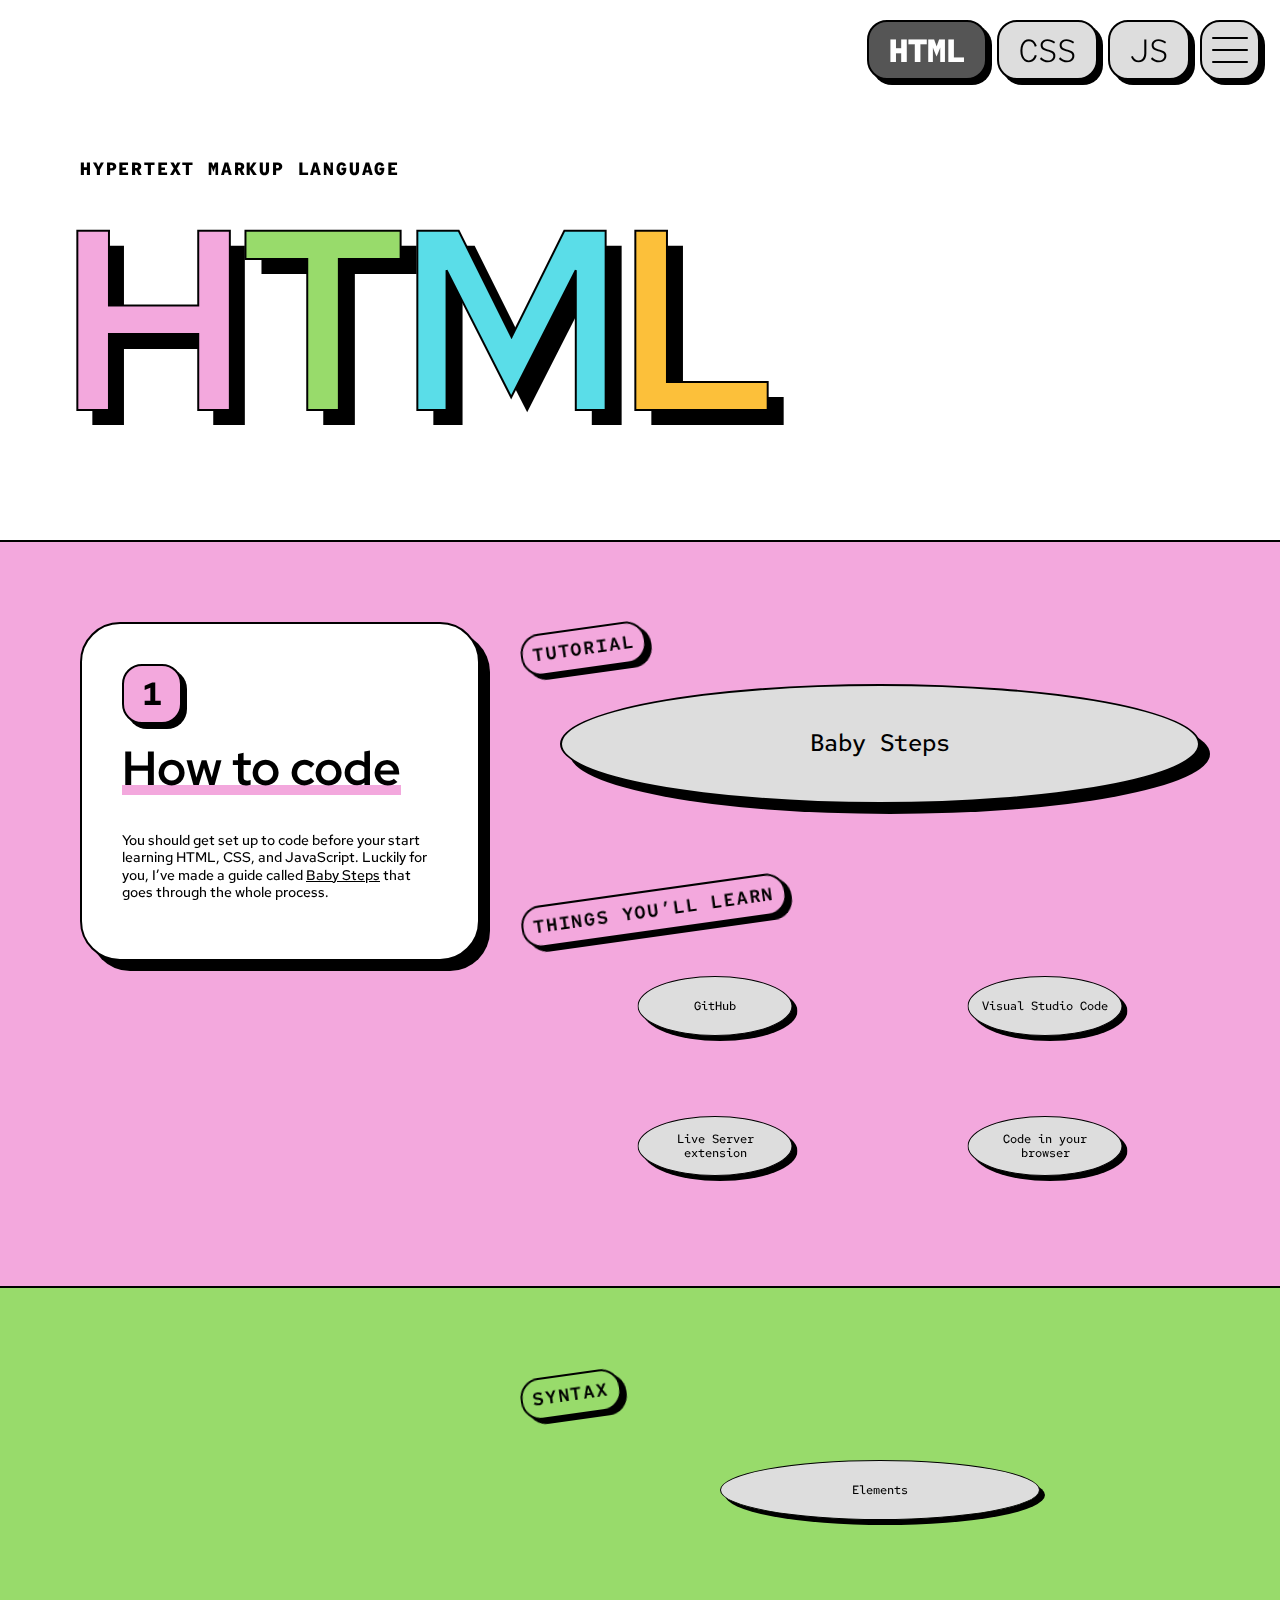
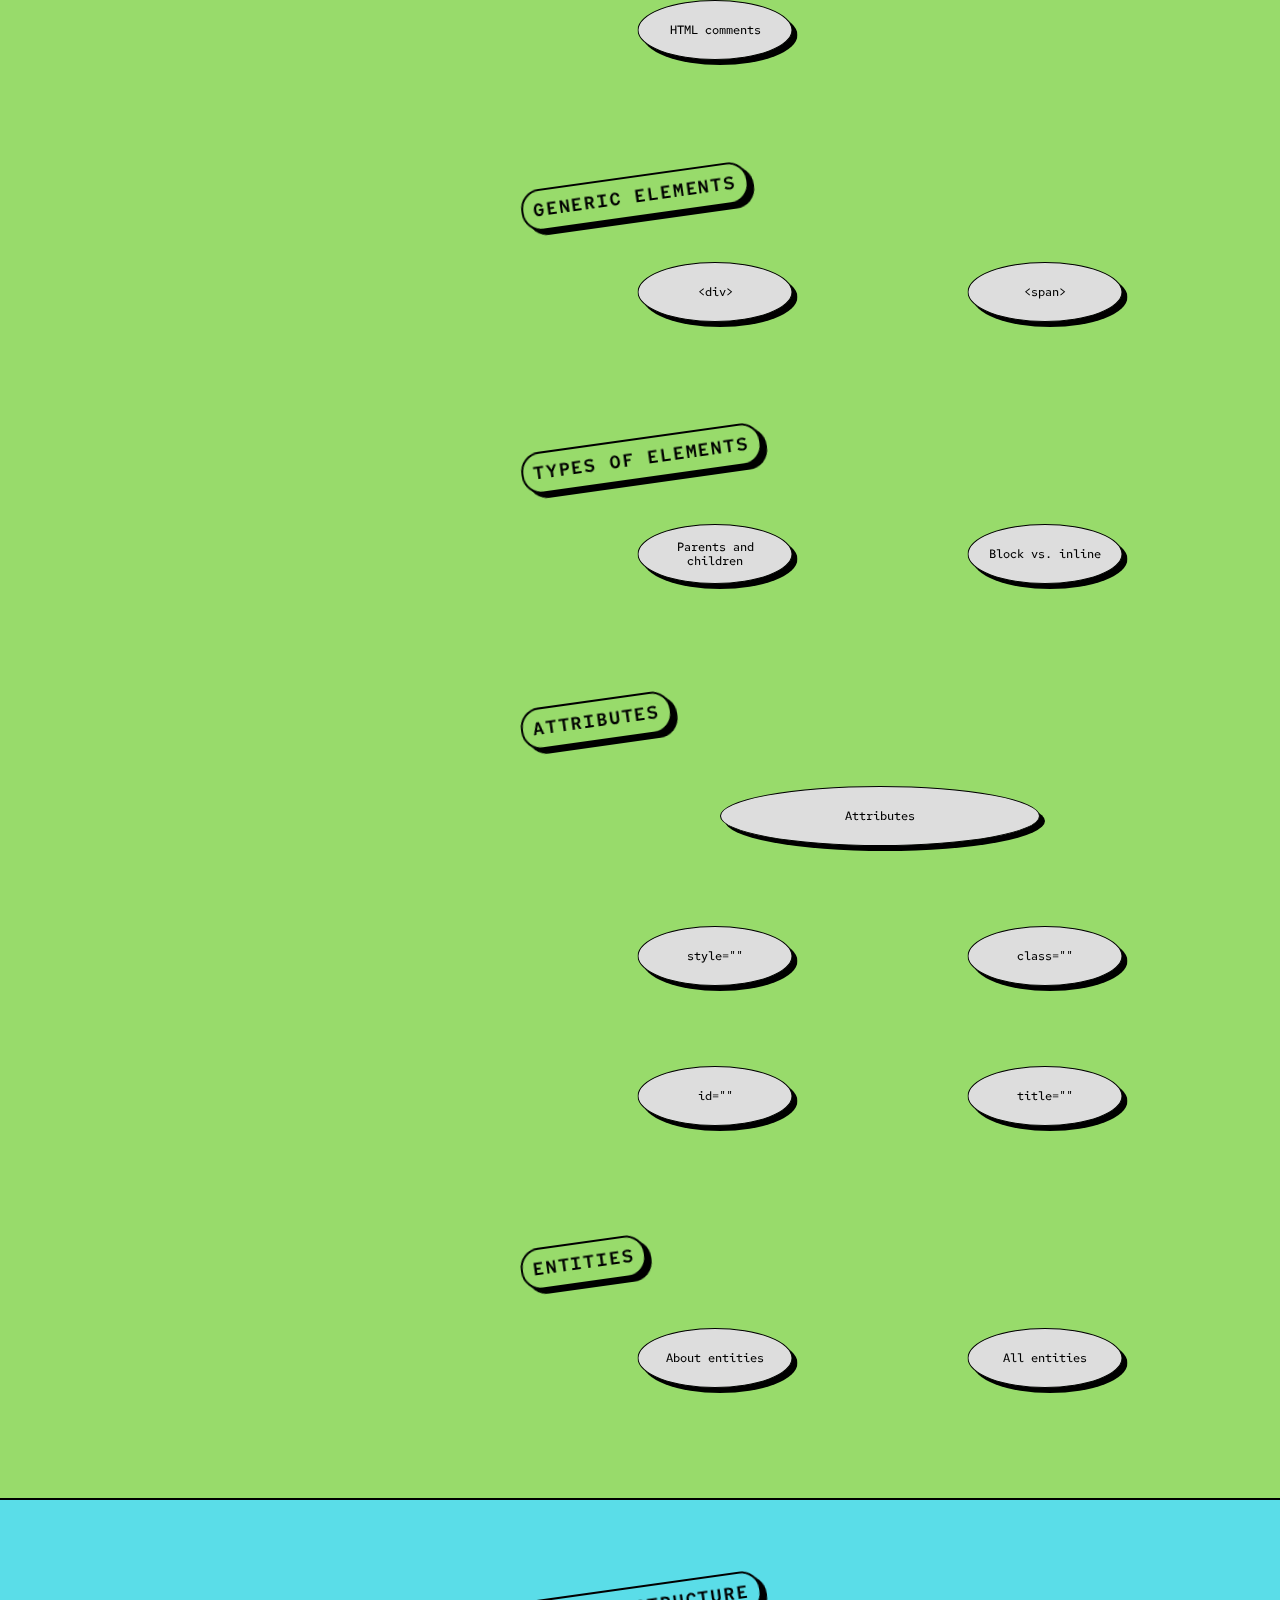
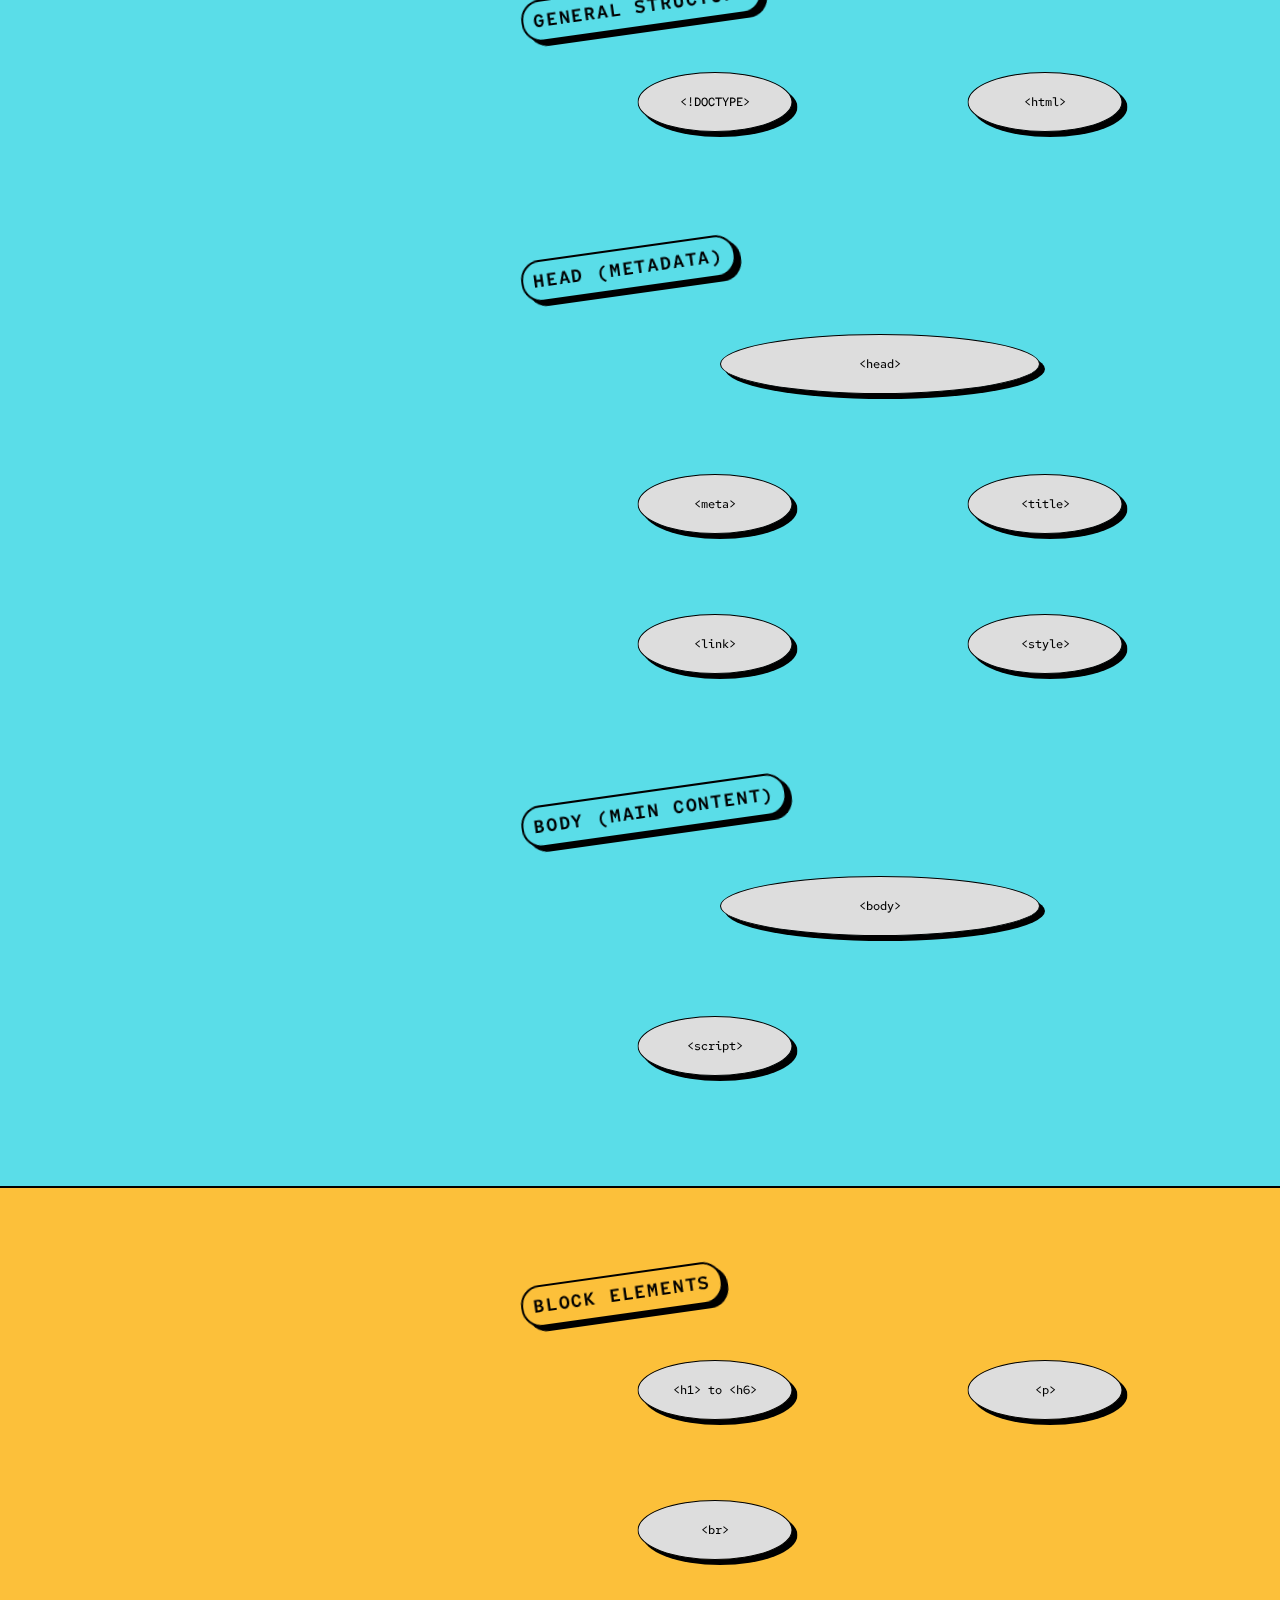
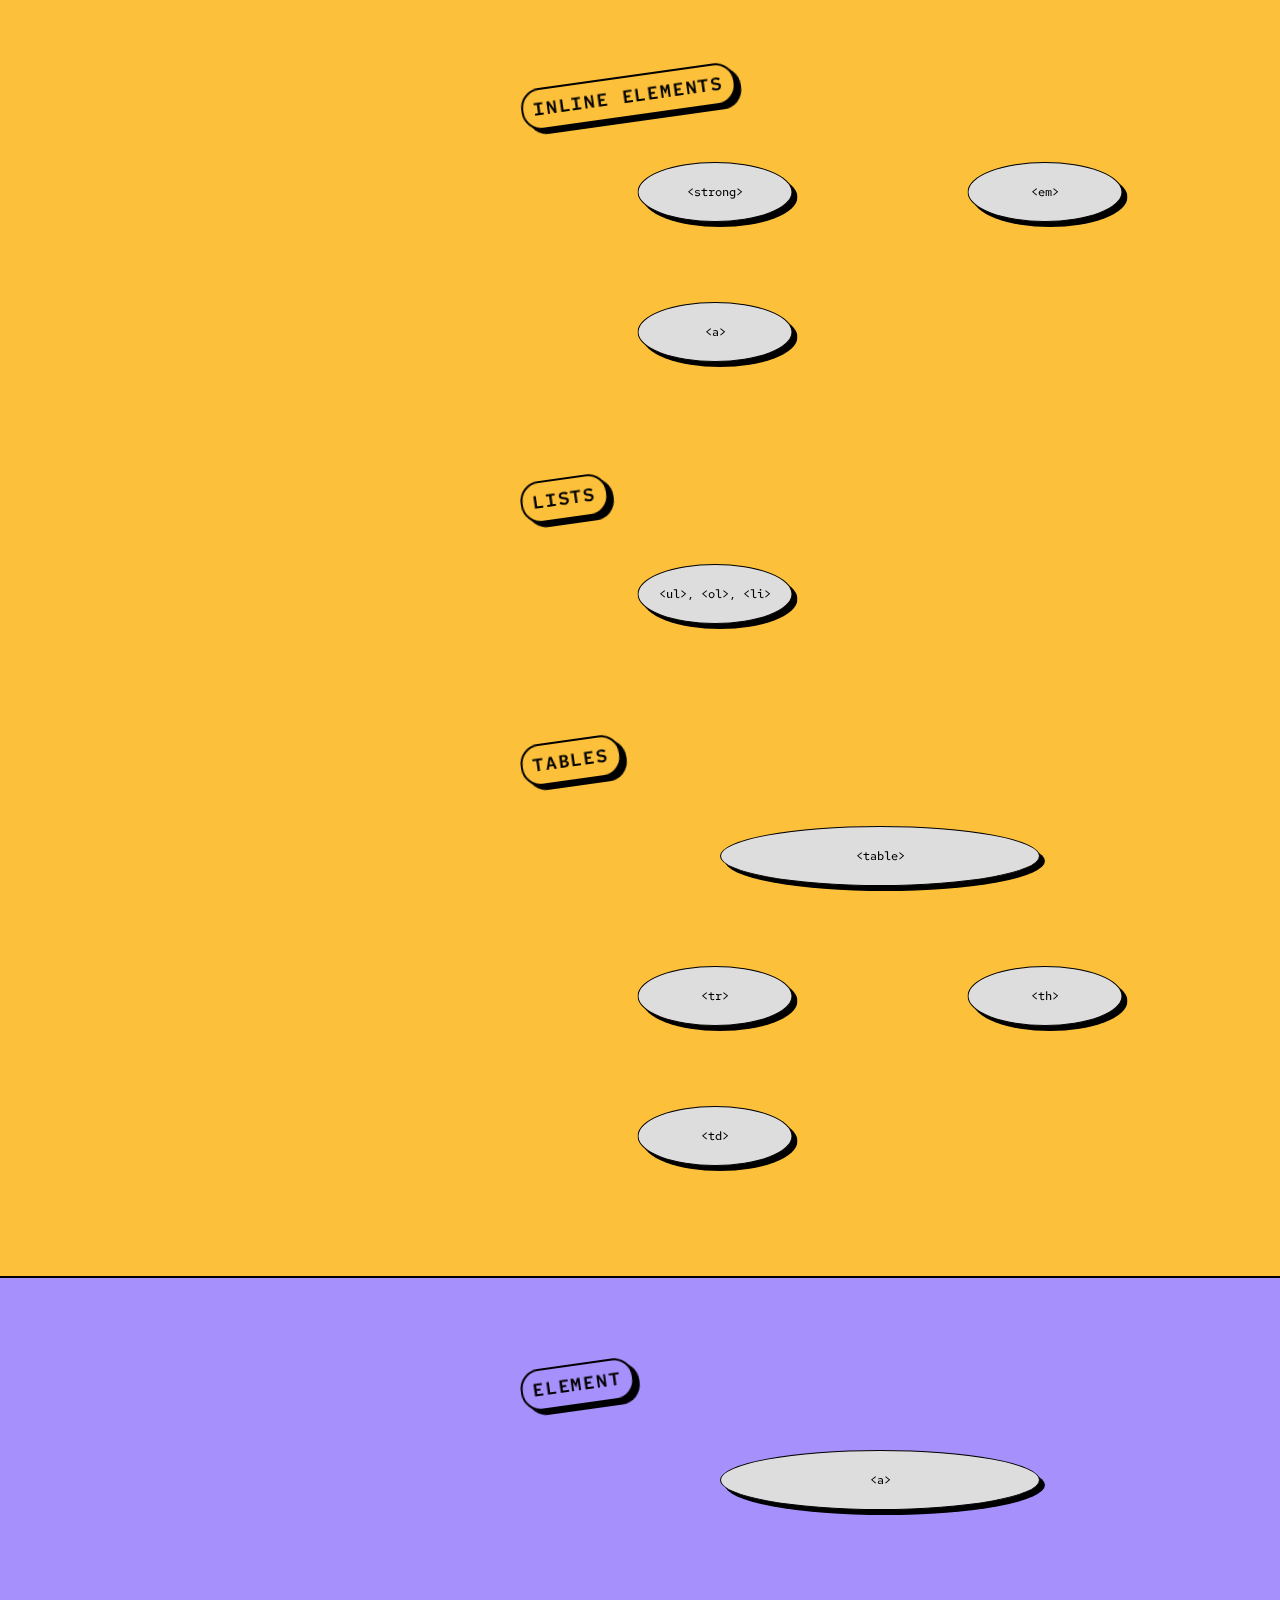
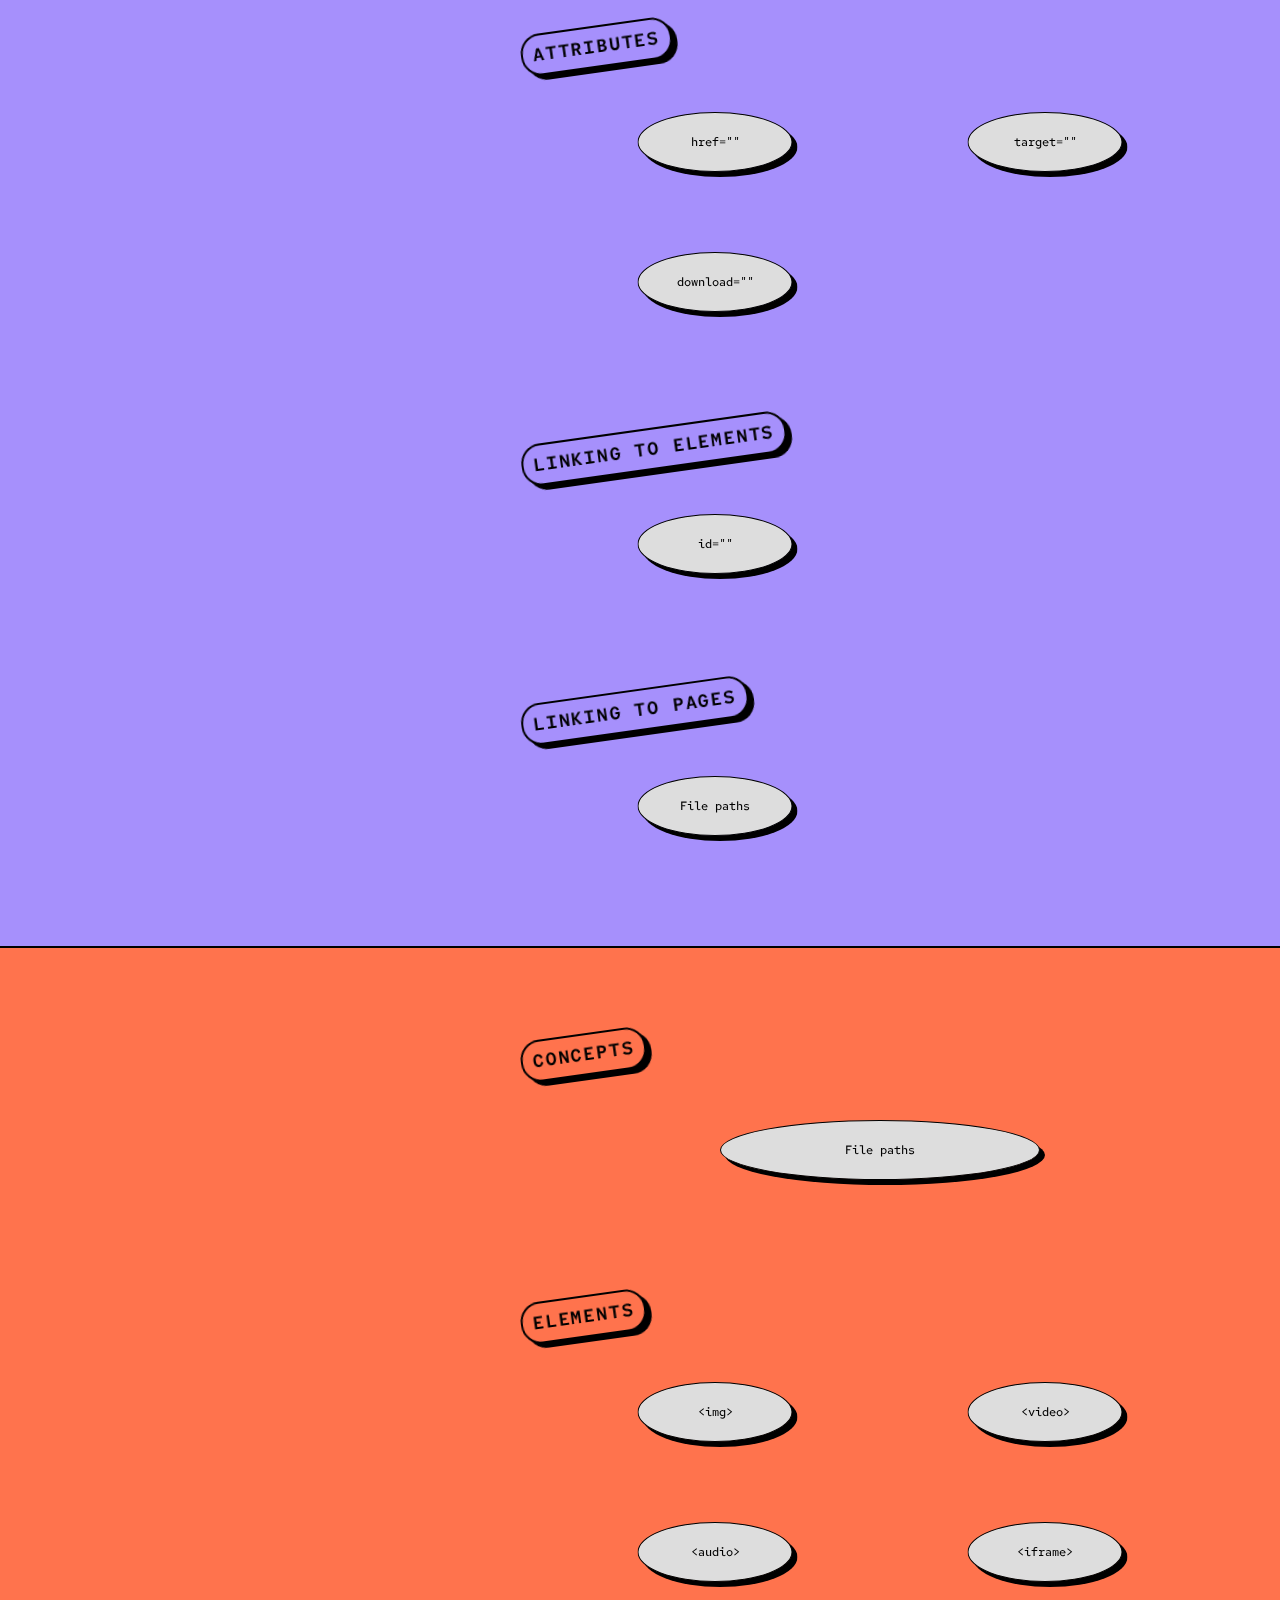
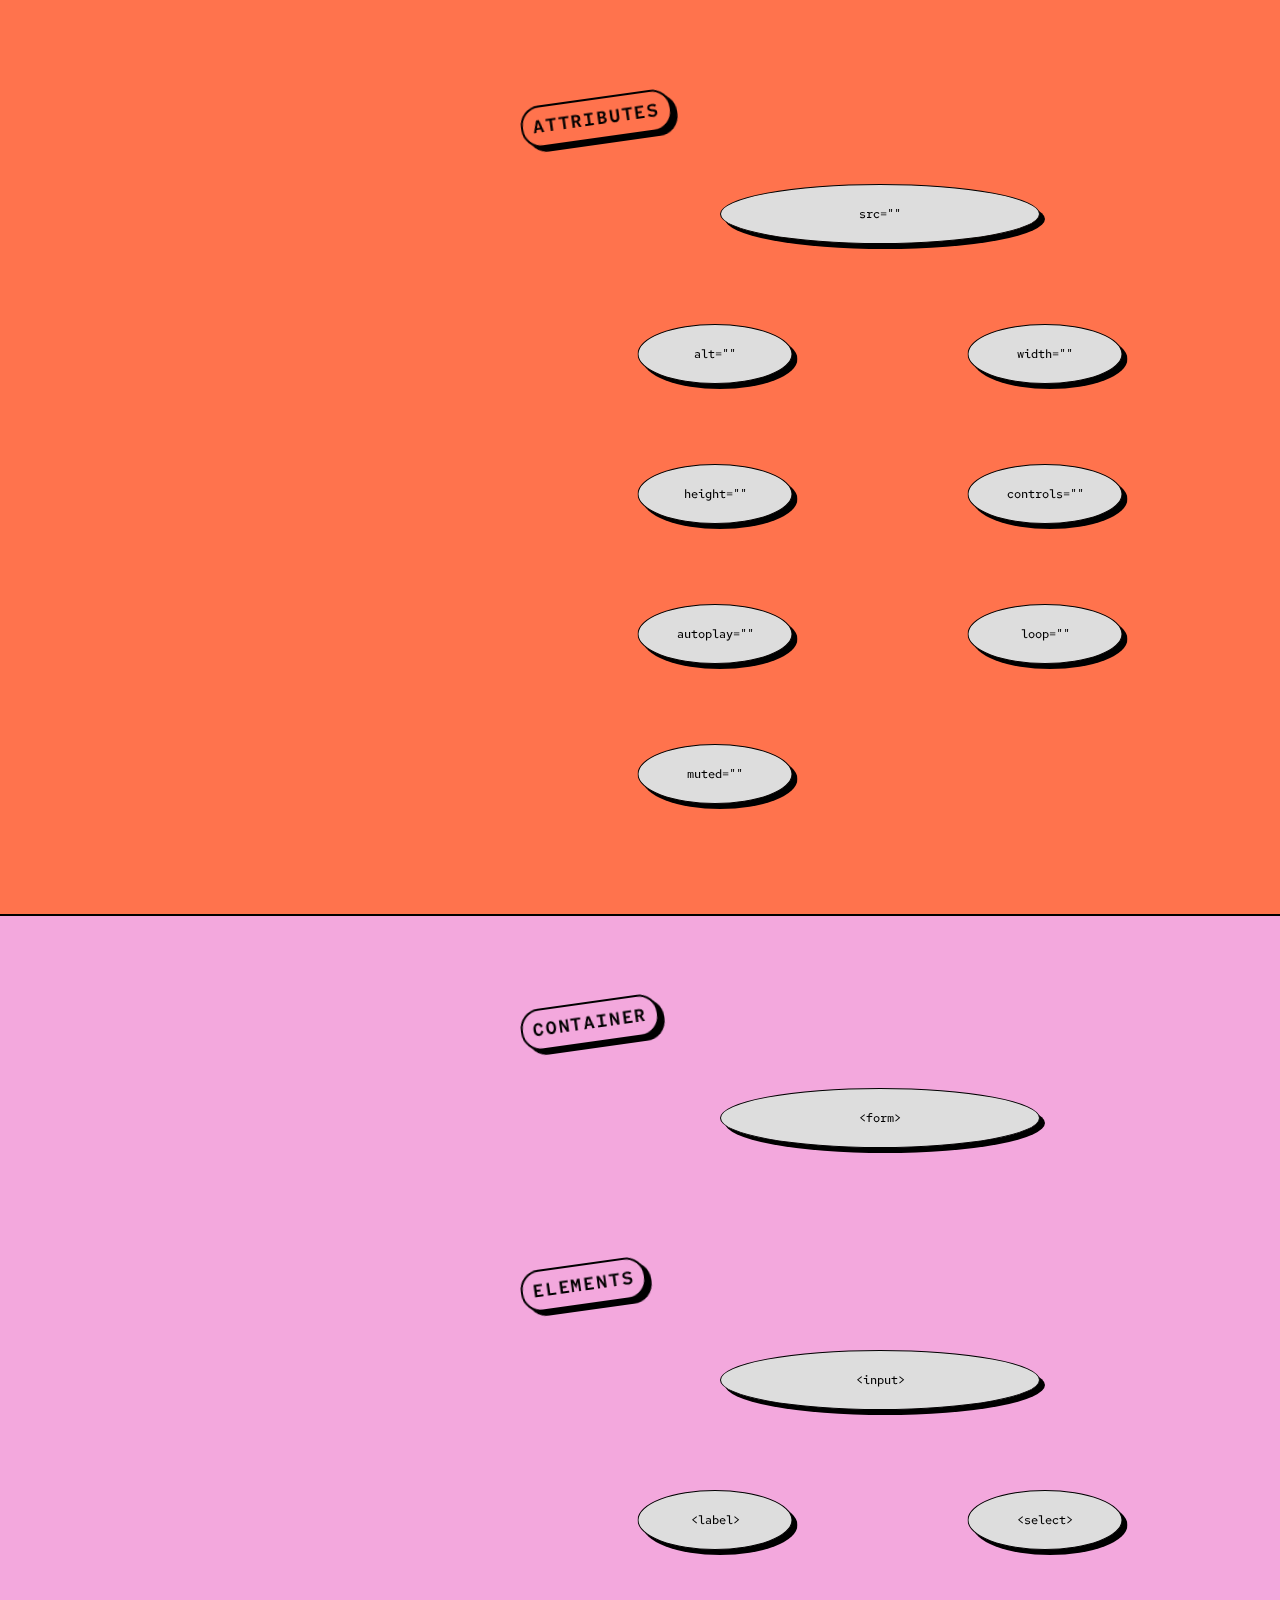
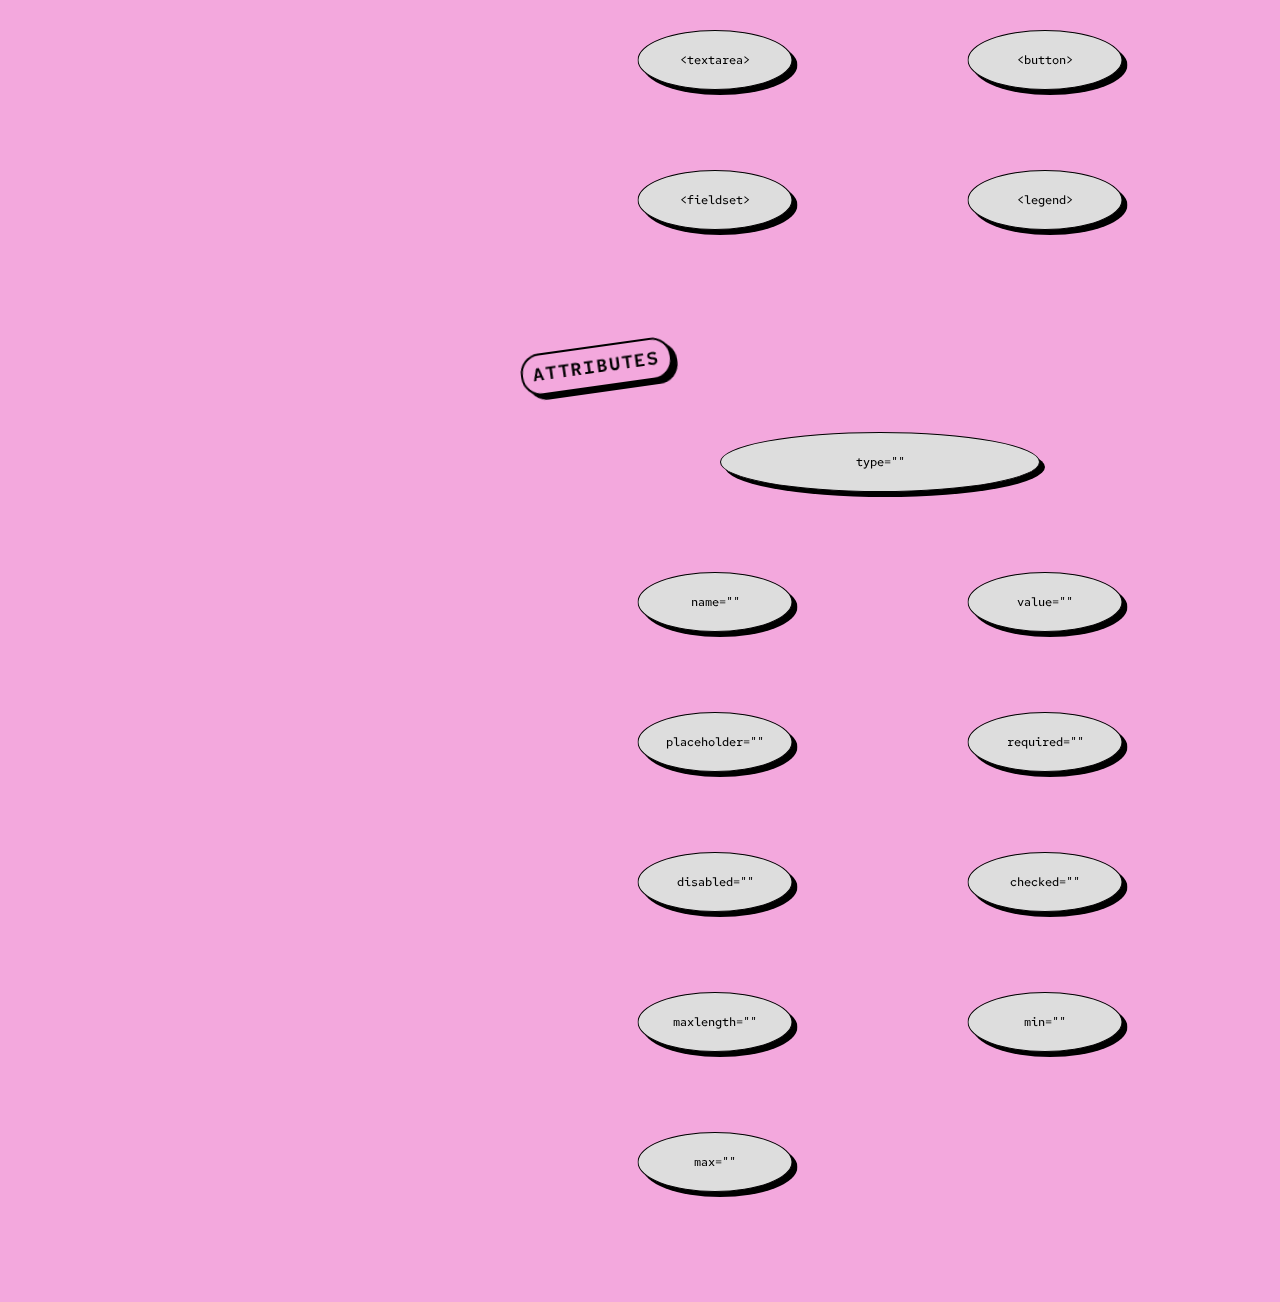
==== index.html @ aefe0f9c "initial commit" ====
<!DOCTYPE html>
<html lang="en">

<head>
	<meta charset="UTF-8">
	<meta name="viewport" content="width=device-width, initial-scale=1.0">
	<title>Cheatsheet | HTML</title>

	<link rel="stylesheet" href="/style.css">
</head>

<body>

	<nav class="nav">
		<a href="/html/" class="nav-link" data-active="1">HTML</a>
		<a href="/css/" class="nav-link">CSS</a>
		<a href="/js/" class="nav-link">JS</a>
		<button class="menu-toggle" onclick="toggleMenu();">
			<div></div>
			<div></div>
			<div></div>
		</button>
	</nav>

	<div class="menu" data-active="0">
		<button class="menu-close" onclick="toggleMenu();">
			<div class="menu-close-1"></div>
			<div class="menu-close-2"></div>
		</button>
		<div class="menu-content">
			<a class="menu-section" href="#how-to-code">
				<div class="menu-section-number">1</div>
				<div class="menu-section-name">How to code</div>
			</a>
			<a class="menu-section" href="#elements">
				<div class="menu-section-number">2</div>
				<div class="menu-section-name">Elements</div>
			</a>
			<a class="menu-section" href="#document">
				<div class="menu-section-number">3</div>
				<div class="menu-section-name">HTML documents</div>
			</a>
			<a class="menu-section" href="#typography">
				<div class="menu-section-number">4</div>
				<div class="menu-section-name">Typography</div>
			</a>
			<a class="menu-section" href="#links">
				<div class="menu-section-number">5</div>
				<div class="menu-section-name">Links</div>
			</a>
			<a class="menu-section" href="#media">
				<div class="menu-section-number">6</div>
				<div class="menu-section-name">Media</div>
			</a>
			<a class="menu-section" href="#forms">
				<div class="menu-section-number">7</div>
				<div class="menu-section-name">Forms</div>
			</a>
		</div>
	</div>

	<main class="container">
		<header class="header">
			<h1 class="header-title">
				<span class="header-title-small">Hypertext Markup&nbsp;Language</span>
				<span class="header-title-big">HTML</span>
			</h1>
		</header>

		<section class="section-parent" id="how-to-code">
			<div class="section">
				<div class="section-info">
					<div class="section-info-number">1</div>
					<h2><a href="#how-to-code">How to code</a></h2>
					<p>
						You should get set up to code before your start learning HTML, CSS, and JavaScript. Luckily for
						you, I’ve made a guide called <a href="https://babysteps.gdwithgd.com/" target="_blank">Baby
							Steps</a> that goes through the whole process.
					</p>
				</div>
				<div class="section-content">
					<h3 id="how-to-code-tutorial"><a href="#how-to-code-tutorial">Tutorial</a></h3>
					<a href="https://babysteps.gdwithgd.com/" class="section-content-link-long" target="_blank">Baby
						Steps</a>

					<div class="section-content-break"></div>

					<h3 id="how-to-code-concepts"><a href="#how-to-code-concepts">Things you’ll learn</a></h3>
					<a href="https://github.com/" target="_blank">GitHub</a>
					<a href="https://code.visualstudio.com/" target="_blank">Visual Studio Code</a>
					<a href="https://marketplace.visualstudio.com/items?itemName=ritwickdey.LiveServer"
						target="_blank">Live Server extension</a>
					<a href="https://demoland.gdwithgd.com/editor/?book=tutorial&chapter=tutorial&demo=welcome"
						target="_blank">Code in your browser</a>
				</div>
			</div>
		</section>

		<section class="section-parent" id="elements">
			<div class="section">
				<div class="section-info">
					<div class="section-info-number">2</div>
					<h2><a href="#elements">Elements</a></h2>
					<p>
						We organize content on websites by using HTML elements. We mark the start and end of an element
						with <strong>opening and closing tags</strong>. We can nest multiple elements inside of each
						other. The outer element is called the <strong>parent</strong>, while all inner elements are
						called <strong>children</strong>.
					</p>
					<p>
						Elements can either be <strong>block</strong> (a.k.a. full-width) or <strong>inline</strong>
						elements. The generic block element is the &lt;div&gt; element, and the generic inline element
						is the &lt;span&gt; element
					</p>
					<p>
						<strong>Attributes</strong> go inside of the opening tag of an HTML element. We frequently use
						the <code>style</code> and <code>class</code> attributes to connect our HTML code to CSS code,
						which lets us change how our elements look.
					</p>
					<p>
						Sometimes, we need to type characters that conflict with the way we type HTML code. For example,
						we might need to type the less-than symbol (&lt;), which is the same symbol we use for starting
						HTML tags. To get around this, we can use <strong>entities</strong> that represent symbols. We
						write the less-than entity as &amp;lt;.
					</p>
				</div>
				<div class="section-content">
					<h3 id="elements-syntax"><a href="#elements-syntax">Syntax</a></h3>
					<a href="https://www.w3schools.com/html/html_elements.asp" class="section-content-link-long"
						target="_blank">Elements</a>
					<a href="https://www.w3schools.com/html/html_comments.asp" target="_blank">HTML comments</a>

					<div class="section-content-break"></div>

					<h3 id="elements-generic"><a href="#elements-generic">Generic elements</a></h3>
					<a href="https://www.w3schools.com/tags/tag_div.ASP" target="_blank">&lt;div&gt;</a>
					<a href="https://www.w3schools.com/tags/tag_span.asp" target="_blank">&lt;span&gt;</a>

					<div class="section-content-break"></div>

					<h3 id="elements-types"><a href="#elements-types">Types of elements</a></h3>
					<a href="https://forum.freecodecamp.org/t/parent-element-and-child-element/453992"
						target="_blank">Parents and children</a>
					<a href="https://www.w3schools.com/html/html_blocks.asp" target="_blank">Block vs. inline</a>

					<div class="section-content-break"></div>

					<h3 id="elements-attributes"><a href="#elements-attributes">Attributes</a></h3>
					<a href="https://www.w3schools.com/html/html_attributes.asp" class="section-content-link-long"
						target="_blank">Attributes</a>
					<a href="https://www.w3schools.com/tags/att_style.asp" target="_blank">style=""</a>
					<a href="https://www.w3schools.com/html/html_classes.asp" target="_blank">class=""</a>
					<a href="https://www.w3schools.com/html/html_id.asp" target="_blank">id=""</a>
					<a href="https://www.w3schools.com/tags/att_global_title.asp" target="_blank">title=""</a>

					<div class="section-content-break"></div>

					<h3 id="elements-entities"><a href="#elements-entities">Entities</a></h3>
					<a href="https://www.w3schools.com/html/html_entities.asp" target="_blank">About entities</a>
					<a href="https://www.toptal.com/designers/htmlarrows/symbols/" target="_blank">All entities</a>
				</div>
			</div>
		</section>

		<section class="section-parent" id="document">
			<div class="section">
				<div class="section-info">
					<div class="section-info-number">3</div>
					<h2><a href="#document">HTML documents</a></h2>
					<p>
						HTML files (<strong>.html</strong>) have a general structure that you should try to follow
						whenever possible. If you’re using <a href="https://code.visualstudio.com/"
							target="_blank">Visual Studio Code</a>, you can type <code>!</code> and then press enter in
						an empty HTML file to generate a standard HTML document template.
					</p>
					<p>
						We can add <strong>CSS</strong> and <strong>JavaScript</strong> inside of an HTML document using
						the &lt;style&gt; and &lt;script&gt; elements. The &lt;style&gt; element typically goes right
						before the &lt;/head&gt; tag, and the &lt;script&gt; elements right before the &lt;/body&gt;
						tag.
					</p>
					<p>
						We can link to a separate CSS file by adding a &lt;link&gt; element inside of the &lt;head&gt;
						element. Linking to a JavaScript file uses the same &lt;script&gt; element as before.
					</p>
				</div>
				<div class="section-content">
					<h3 id="document-structure"><a href="#document-structure">General structure</a></h3>
					<a href="https://www.w3schools.com/tags/tag_doctype.asp" target="_blank">&lt;!DOCTYPE&gt;</a>
					<a href="https://www.w3schools.com/tags/tag_html.asp" target="_blank">&lt;html&gt;</a>

					<div class="section-content-break"></div>

					<h3 id="document-head"><a href="#document-head">Head (metadata)</a></h3>
					<a href="https://www.w3schools.com/html/html_head.asp" class="section-content-link-long"
						target="_blank">&lt;head&gt;</a>
					<a href="https://www.w3schools.com/tags/tag_meta.asp" target="_blank">&lt;meta&gt;</a>
					<a href="https://www.w3schools.com/tags/tag_title.asp" target="_blank">&lt;title&gt;</a>
					<a href="https://www.w3schools.com/tags/tag_link.asp" target="_blank">&lt;link&gt;</a>
					<a href="https://www.w3schools.com/tags/tag_style.asp" target="_blank">&lt;style&gt;</a>

					<div class="section-content-break"></div>

					<h3 id="document-body"><a href="#document-body">Body (main content)</a></h3>
					<a href="https://www.w3schools.com/tags/tag_body.asp" class="section-content-link-long"
						target="_blank">&lt;body&gt;</a>
					<a href="https://www.w3schools.com/tags/tag_script.asp" target="_blank">&lt;script&gt;</a>
				</div>
			</div>
		</section>

		<section class="section-parent" id="typography">
			<div class="section">
				<div class="section-info">
					<div class="section-info-number">4</div>
					<h2><a href="#typography">Typography</a></h2>
					<p>
						These are some common HTML elements for text. <strong>Block elements</strong> are full-width
						elements that break to a new line. <strong>Inline elements</strong> don’t break to a new line
						and are used for things like bolded or italicized text.
					</p>
					<p>
						Check out <a href="https://developer.mozilla.org/en-US/docs/Web/HTML/Element#text_content"
							target="_blank">MDN</a> for a full list of elements.
					</p>
				</div>
				<div class="section-content">
					<h3 id="typography-block"><a href="#typography-block">Block elements</a></h3>
					<a href="https://www.w3schools.com/html/html_headings.asp" target="_blank">&lt;h1&gt; to
						&lt;h6&gt;</a>
					<a href="https://www.w3schools.com/tags/tag_p.asp" target="_blank">&lt;p&gt;</a>
					<a href="https://www.w3schools.com/tags/tag_br.asp" target="_blank">&lt;br&gt;</a>

					<div class="section-content-break"></div>

					<h3 id="typography-inline"><a href="#typography-inline">Inline elements</a></h3>
					<a href="https://www.w3schools.com/tags/tag_strong.asp" target="_blank">&lt;strong&gt;</a>
					<a href="https://www.w3schools.com/tags/tag_em.asp" target="_blank">&lt;em&gt;</a>
					<a href="https://www.w3schools.com/tags/tag_a.asp" target="_blank">&lt;a&gt;</a>

					<div class="section-content-break"></div>

					<h3 id="typography-lists"><a href="#typography-lists">Lists</a></h3>
					<a href="https://www.w3schools.com/html/html_lists.asp" target="_blank">&lt;ul&gt;, &lt;ol&gt;,
						&lt;li&gt;</a>

					<div class="section-content-break"></div>

					<h3 id="typography-tables"><a href="#typography-tables">Tables</a></h3>
					<a href="https://www.w3schools.com/html/html_tables.asp" class="section-content-link-long"
						target="_blank">&lt;table&gt;</a>
					<a href="https://www.w3schools.com/tags/tag_tr.asp" target="_blank">&lt;tr&gt;</a>
					<a href="https://www.w3schools.com/tags/tag_th.asp" target="_blank">&lt;th&gt;</a>
					<a href="https://www.w3schools.com/tags/tag_td.asp" target="_blank">&lt;td&gt;</a>
				</div>
			</div>
		</section>

		<section class="section-parent" id="links">
			<div class="section">
				<div class="section-info">
					<div class="section-info-number">5</div>
					<h2><a href="#links">Links</a></h2>
					<p>
						The link (<code>&lt;a&gt;</code>) element can be used within a text element or as a container
						for other elements.
					</p>
					<p>
						You can link to other sites by adding a URL inside the <code>href</code> attribute. We can also
						link to pages on the same site using <strong>relative file paths</strong>.
					</p>
					<p>
						<strong>Anchor links</strong> let us link to elements on the same page. If we give an element an
						<code>id</code> attribute like “section-name”, we can link to it with
						<code>href="#section-name"</code>.
					</p>
				</div>
				<div class="section-content">
					<h3 id="links-elements"><a href="#links-elements">Element</a></h3>
					<a href="https://www.w3schools.com/tags/tag_a.asp" target="_blank"
						class="section-content-link-long">&lt;a&gt;</a>

					<div class="section-content-break"></div>

					<h3 id="links-attributes"><a href="#links-attributes">Attributes</a></h3>
					<a href="https://www.w3schools.com/tags/att_a_href.asp" target="_blank">href=""</a>
					<a href="https://www.w3schools.com/TAgs/att_a_target.asp" target="_blank">target=""</a>
					<a href="https://www.w3schools.com/tags/att_a_download.asp" target="_blank">download=""</a>

					<div class="section-content-break"></div>

					<h3 id="links-anchors"><a href="#links-anchors">Linking to elements</a></h3>
					<a href="https://www.w3schools.com/html/html_id.asp" target="_blank">id=""</a>

					<div class="section-content-break"></div>

					<h3 id="links-paths"><a href="#links-paths">Linking to pages</a></h3>
					<a href="https://www.w3schools.com/html/html_filepaths.asp" target="_blank">File paths</a>
				</div>
			</div>
		</section>

		<section class="section-parent" id="media">
			<div class="section">
				<div class="section-info">
					<div class="section-info-number">6</div>
					<h2><a href="#media">Media</a></h2>
					<p>
						There are several elements for embedding image, video, and sound files. We can also embed web
						content (like YouTube videos) using the <code>&lt;iframe&gt;</code> element, although not all
						websites support <code>&lt;iframe&gt;</code> embedding.
					</p>
					<p>
						To embed anything, you should understand how <strong>HTML file paths</strong> work. HTML file
						paths describe the relationship between your code and where your media assets live. If your file
						paths are incorrect, your media won’t load.
					</p>
				</div>
				<div class="section-content">
					<h3 id="media-concepts"><a href="#media-concepts">Concepts</a></h3>
					<a href="https://www.w3schools.com/html/html_filepaths.asp" target="_blank"
						class="section-content-link-long">File paths</a>

					<div class="section-content-break"></div>

					<h3 id="media-elements"><a href="#media-elements">Elements</a></h3>
					<a href="https://www.w3schools.com/tags/tag_img.asp" target="_blank">&lt;img&gt;</a>
					<a href="https://www.w3schools.com/html/html5_video.asp" target="_blank">&lt;video&gt;</a>
					<a href="https://www.w3schools.com/html/html5_audio.asp" target="_blank">&lt;audio&gt;</a>
					<a href="https://www.w3schools.com/html/html_iframe.asp" target="_blank">&lt;iframe&gt;</a>

					<div class="section-content-break"></div>

					<h3 id="media-attributes"><a href="#media-attributes">Attributes</a></h3>
					<a href="https://www.w3schools.com/tags/att_src.asp" class="section-content-link-long"
						target="_blank">src=""</a>
					<a href="https://www.w3schools.com/tags/att_img_alt.asp" target="_blank">alt=""</a>
					<a href="https://www.w3schools.com/tags/att_img_width.asp" target="_blank">width=""</a>
					<a href="https://www.w3schools.com/tags/att_img_height.asp" target="_blank">height=""</a>
					<a href="https://www.w3schools.com/tags/att_video_controls.asp" target="_blank">controls=""</a>
					<a href="https://www.w3schools.com/tags/att_video_autoplay.asp" target="_blank">autoplay=""</a>
					<a href="https://www.w3schools.com/tags/att_video_loop.asp" target="_blank">loop=""</a>
					<a href="https://www.w3schools.com/tags/att_video_muted.asp" target="_blank">muted=""</a>
				</div>
			</div>
		</section>

		<section class="section-parent" id="forms">
			<div class="section">
				<div class="section-info">
					<div class="section-info-number">7</div>
					<h2><a href="#forms">Forms</a></h2>
					<p>
						Form elements are used to build user interfaces for submitting information or for applying
						settings to a page. The &lt;input&gt; element is special because it can adopt a wide variety of
						behaviors depending on its <code>type</code> attribute.
					</p>
				</div>
				<div class="section-content">
					<h3 id="forms-container"><a href="#forms-container">Container</a></h3>
					<a href="https://www.w3schools.com/html/html_forms.asp" target="_blank"
						class="section-content-link-long">&lt;form&gt;</a>

					<div class="section-content-break"></div>

					<h3 id="form-elements"><a href="#form-elements">Elements</a></h3>
					<a href="https://www.w3schools.com/tags/tag_input.asp" class="section-content-link-long"
						target="_blank">&lt;input&gt;</a>
					<a href="https://www.w3schools.com/tags/tag_label.asp" target="_blank">&lt;label&gt;</a>
					<a href="https://www.w3schools.com/tags/tag_select.asp" target="_blank">&lt;select&gt;</a>
					<a href="https://www.w3schools.com/tags/tag_textarea.asp" target="_blank">&lt;textarea&gt;</a>
					<a href="https://www.w3schools.com/tags/tag_button.asp" target="_blank">&lt;button&gt;</a>
					<a href="https://www.w3schools.com/tags/tag_fieldset.asp" target="_blank">&lt;fieldset&gt;</a>
					<a href="https://www.w3schools.com/tags/tag_legend.ASP" target="_blank">&lt;legend&gt;</a>

					<div class="section-content-break"></div>

					<h3 id="forms-attributes"><a href="#forms-attributes">Attributes</a></h3>
					<a href="https://www.w3schools.com/tags/att_type.asp" class="section-content-link-long"
						target="_blank">type=""</a>
					<a href="https://www.w3schools.com/tags/att_name.asp" target="_blank">name=""</a>
					<a href="https://www.w3schools.com/tags/att_value.asp" target="_blank">value=""</a>
					<a href="https://www.w3schools.com/tags/att_input_placeholder.asp"
						target="_blank">placeholder=""</a>
					<a href="https://www.w3schools.com/tags/att_input_required.asp" target="_blank">required=""</a>
					<a href="https://www.w3schools.com/tags/att_disabled.asp" target="_blank">disabled=""</a>
					<a href="https://www.w3schools.com/tags/att_input_checked.asp" target="_blank">checked=""</a>
					<a href="https://www.w3schools.com/tags/att_input_maxlength.asp" target="_blank">maxlength=""</a>
					<a href="https://www.w3schools.com/tags/att_input_min.asp" target="_blank">min=""</a>
					<a href="https://www.w3schools.com/tags/att_input_max.asp" target="_blank">max=""</a>
				</div>
			</div>
		</section>
	</main>

	<script src="/script.js"></script>
</body>

</html>
---- style.css ----
@font-face {
	font-family: "Red Hat Mono";
	src: url("/assets/fonts/RedHatMono-VariableFont_wght.ttf");
	font-weight: 300 700;
	font-style: normal;
}
@font-face {
	font-family: "Red Hat Mono";
	src: url("/assets/fonts/RedHatMono-Italic-VariableFont_wght.ttf");
	font-weight: 300 700;
	font-style: italic;
}
@font-face {
	font-family: "Red Hat Display";
	src: url("/assets/fonts/RedHatDisplay-VariableFont_wght.ttf");
	font-weight: 300 700;
	font-style: normal;
}
@font-face {
	font-family: "Red Hat Display";
	src: url("/assets/fonts/RedHatDisplay-Italic-VariableFont_wght.ttf");
	font-weight: 300 700;
	font-style: italic;
}
@font-face {
	font-family: "Red Hat Text";
	src: url("/assets/fonts/RedHatText-VariableFont_wght.ttf");
	font-weight: 300 700;
	font-style: normal;
}
@font-face {
	font-family: "Red Hat Text";
	src: url("/assets/fonts/RedHatText-Italic-VariableFont_wght.ttf");
	font-weight: 300 700;
	font-style: italic;
}
:root {
	--red: #FF734D;
	--blue: #5ADDE8;
	--purple: #A690FC;
	--yellow: #fcc03a;
	--pink: #F3A8DD;
	--green: #98DB6B;
	--off-white: white;
	--light-gray: #ddd;
	--dark-gray: #555;
	--off-black: black;
	--primary: var(--white);

	/* RGB colors to add alpha values to */
	--red-rgb: 255, 115, 77;
	--blue-rgb: 90, 221, 232;
	--purple-rgb: 166, 144, 252;
	--yellow-rgb: 252, 192, 58;
	--pink-rgb: 243, 168, 221;
	--green-rgb: 152, 219, 107;
	--light-gray-rgb: 229, 229, 229;
}
* {
	margin: 0;
	padding: 0;
	box-sizing: border-box;
	scroll-behavior: smooth;
}
body {
	background-color: var(--off-white);
	color: var(--off-black);
	font-family: "Red Hat Text", sans-serif;
	font-variation-settings: "wght" 500;
	font-weight: 500;
}
code {
	font-family: "Red Hat Mono", monospace;
}

/* Nav */
.nav {
	position: fixed;
	top: 0;
	right: 0;
	padding: 20px;
	display: flex;
	gap: 10px;
	justify-content: end;
	z-index: 999;
}
.nav-link {
	height: 60px;
	color: var(--off-black);
	background-color: var(--light-gray);
	border: 2px solid var(--off-black);
	border-radius: 20px;
	text-decoration: none;
	display: flex;
	align-items: center;
	justify-content: center;
	padding: 0 20px;
	font-family: "Red Hat Mono", monospace;
	font-variation-settings: "wght" 350;
	font-weight: 350;
	font-size: 32px;
	transition: transform .5s, font-variation-settings .2s;
	box-shadow: 5px 5px var(--off-black);
}
.nav-link[data-active="1"] {
	background-color: var(--dark-gray);
	color: var(--off-white);
	font-variation-settings: "wght" 700;
	font-weight: 700;
}
.nav-link:hover {
	background-color: var(--off-white);
	color: var(--off-black);
	transform: scale(1.05);
	font-variation-settings: "wght" 700;
	font-weight: 700;
}
.nav-link:active {
	transform: scale(.9);
}
.menu-toggle {
	box-shadow: 5px 5px var(--off-black);
	width: 60px;
	height: 60px;
	border: 2px solid var(--off-black);
	border-radius: 20px;
	background-color: var(--light-gray);
	display: flex;
	flex-direction: column;
	align-items: center;
	justify-content: center;
	padding: 10px;
	gap: 10px;
	cursor: pointer;
	transition: transform .5s;
	flex-shrink: 0;
}
.menu-toggle div {
	height: 2px;
	flex-shrink: 0;
	background-color: var(--off-black);
	border-radius: 4px;
	width: 100%;
}
.menu-toggle:hover {
	background-color: var(--off-white);
	transform: scale(1.05);
}
.menu-toggle:active {
	transform: scale(.9);
}
@media only screen and (max-width: 800px) {
	.nav-link {
		font-size: 18px;
		height: 40px;
		border-radius: 10px;
		font-variation-settings: "wght" 450;
		font-weight: 450;
	}
	.menu-toggle {
		height: 40px;
		width: 40px;
		padding: 5px;
		gap: 5px;
		border-radius: 10px;
	}
}
@media only screen and (max-width: 400px) {
	.nav {
		padding: 10px;
	}
}

/* Menu */
.menu {
	position: fixed;
	top: 20px;
	border-radius: 20px;
	right: 20px;
	max-height: calc(100dvh - 40px);
	max-width: calc(100vw - 40px);
	width: 320px;
	border: 2px solid var(--off-black);
	background-color: var(--off-white);
	transition: transform .5s;
	z-index: 9999999;
	box-shadow: 10px 10px var(--off-black);
	overflow: scroll;
}
.menu[data-active="0"] {
	transform: translateX(calc(100% + 40px));
}
.menu-close {
	position: absolute;
	top: 20px;
	right: 20px;
	width: 40px;
	height: 40px;
	border: 2px solid var(--off-black);
	border-radius: 10px;
	background-color: var(--light-gray);
	display: flex;
	flex-direction: column;
	align-items: center;
	justify-content: center;
	padding: 10px;
	gap: 10px;
	box-shadow: 2.5px 2.5px var(--off-black);
	cursor: pointer;
	transition: transform .5s;
}
.menu-close-1 {
	height: 2px;
	flex-shrink: 0;
	background-color: var(--off-black);
	border-radius: 4px;
	width: 100%;
	position: absolute;
	width: calc(100% - 20px);
	transform: rotate(45deg);
}
.menu-close-2 {
	height: 2px;
	flex-shrink: 0;
	background-color: var(--off-black);
	border-radius: 4px;
	width: 100%;
	position: absolute;
	width: calc(100% - 20px);
	transform: rotate(-45deg);
}
.menu-close:hover {
	background-color: var(--off-white);
	transform: scale(1.05);
}
.menu-close:active {
	transform: scale(.9);
}
.menu-content {
	display: flex;
	flex-direction: column;
	padding: 20px;
	gap: 10px;
}
.menu-section {
	text-decoration: none;
	color: var(--off-black);
	display: flex;
	align-items: center;
	gap: 10px;
}
.menu-section:nth-child(6n+1) {
	--primary: var(--pink);
}
.menu-section:nth-child(6n+2) {
	--primary: var(--green);
}
.menu-section:nth-child(6n+3) {
	--primary: var(--blue);
}
.menu-section:nth-child(6n+4) {
	--primary: var(--yellow);
}
.menu-section:nth-child(6n+5) {
	--primary: var(--purple);
}
.menu-section:nth-child(6n+6) {
	--primary: var(--red);
}
.menu-section-number {
	font-family: "Red Hat Mono", monospace;
	font-variation-settings: "wght" 700;
	font-weight: 700;
	background-color: var(--primary);
	border: 2px solid var(--off-black);
	box-shadow: 2.5px 2.5px var(--off-black);
	width: 40px;
	height: 40px;
	border-radius: 10px;
	display: flex;
	align-items: center;
	font-size: 18px;
	justify-content: center;
	flex-shrink: 0;
}
.menu-section-name {
	font-family: "Red Hat Display", sans-serif;
	font-variation-settings: "wght" 700;
	font-weight: 700;
	font-size: 18px;
	text-decoration: underline;
	text-decoration-color: var(--primary);
	text-decoration-thickness: 5px;
	text-underline-offset: 0;
	text-decoration-skip-ink: none;
}
.menu-section:hover .menu-section-number {
	background-color: var(--off-white);
}
.menu-section:hover .menu-section-name {
	text-decoration: none;
}
.menu-section:active {
	opacity: .25;
}

/* Header */
.header {
	padding-top: 80px;
	position: relative;
	overflow: hidden;
	background-color: var(--off-white);
}
.header-title {
	font-family: "Red Hat Display", sans-serif;
	font-variation-settings: "wght" 700;
	font-weight: 700;
	display: flex;
	flex-direction: column;
	align-items: start;
	position: relative;
	z-index: 1;
	max-width: 1800px;
	padding: 80px;
	margin: 0 auto;
}
.header-title-big {
	font-variation-settings: "wght" 700;
	font-weight: 700;
	font-size: clamp(96px, 20vw, 300px);
	line-height: 1.1em;
	letter-spacing: -0.02em;
	margin-left: -.08em;
	position: relative;
}
.header-title-big::after {
	content: "";
	position: absolute;
	top: 50%;
	left: 50%;
	width: 150%;
	aspect-ratio: 1/1;
	border-radius: 50%;
	transform: translate(-50%, -50%);
	background-color: var(--off-white);
	border: 2px solid var(--off-black);
	mix-blend-mode: multiply;
	animation: header-circle 1s infinite ease-in-out alternate;
	display: none;
}
@keyframes header-circle {
	from {
		transform: translate(-50%, -50%) scale(.95);
	}
	to {
		transform: translate(-50%, -50%) scale(1);
	}
}
.header-title-big > span {
	color: var(--primary);
	-webkit-text-stroke: 2px var(--off-black);
	display: inline-block;
	text-shadow: .06em .06em var(--off-black);
	animation: header-title-big-translate 1s infinite ease-in-out alternate;
}
@keyframes header-title-big-translate {
	from {
		transform: translateY(-.1em);
	}
	to {
		transform: translateY(.1em);
	}
}
.header-title-big > span > span {
	display: inline-block;
	animation: header-title-big-rotate 2s infinite ease-in-out alternate;
}
@keyframes header-title-big-rotate {
	from {
		transform: rotate(-5deg);
	}
	to {
		transform: rotate(5deg);
	}
}
.header-title-small {
	font-size: 18px;
	font-family: "Red Hat Mono", monospace;
	line-height: 1em;
	text-transform: uppercase;
	letter-spacing: .1em;
	position: relative;
}
@media only screen and (max-width: 1400px) {
	.header-title {
		padding: 80px;
	}
}
@media only screen and (max-width: 800px) {
	.header-title {
		padding: 40px 20px;
	}
}

/* Container */
.container {
	display: flex;
	flex-direction: column;
}
.container-divider {
	border-top: 2px dotted var(--off-black);
}
.container > *:nth-child(6n+2) {
	--primary: var(--pink);
}
.container > *:nth-child(6n+3) {
	--primary: var(--green);
}
.container > *:nth-child(6n+4) {
	--primary: var(--blue);
}
.container > *:nth-child(6n+5) {
	--primary: var(--yellow);
}
.container > *:nth-child(6n+6) {
	--primary: var(--purple);
}
.container > *:nth-child(6n+1) {
	--primary: var(--red);
}

/* Sections */
.section-parent {
	background-color: var(--primary);
	border-top: 2px solid var(--off-black);
}
.section {
	display: grid;
	grid-template-columns: 400px 1fr;
	gap: 160px;
	align-items: start;
	max-width: 1800px;
	margin: 0 auto;
	padding: 80px;
	width: 100%;
}
.section-info {
	padding: 40px;
	border-radius: 40px;
	position: sticky;
	top: 80px;
	background-color: var(--off-white);
	border: 2px solid var(--off-black);
	box-shadow: 10px 10px var(--off-black);
	transition: transform .5s;
	max-height: calc(100dvh - 160px);
	overflow: scroll;
}
.section[data-active="0"] .section-info {
	transform: scale(0) translateX(-200%);
}
.section-info-number {
	border-radius: 20px;
	background-color: var(--primary);
	box-shadow: 5px 5px var(--off-black);
	display: inline-block;
	color: var(--off-black);
	width: 60px;
	height: 60px;
	display: flex;
	align-items: center;
	justify-content: center;
	font-family: "Red Hat Mono", monospace;
	font-variation-settings: "wght" 700;
	font-weight: 700;
	font-size: 32px;
	border: 2px solid var(--off-black);
	margin-bottom: 20px;
}
.section-info h2 {
	font-variation-settings: "wght" 700;
	font-weight: 700;
	line-height: 1em;
	font-size: 48px;
	margin-bottom: 40px;
	font-family: "Red Hat Display", sans-serif;
	text-wrap: balance;
}
.section-info h2 a {
	color: var(--off-black);
	paint-order: stroke fill;
	text-decoration: underline;
	text-underline-offset: 0;
	text-decoration-skip-ink: none;
	text-decoration-thickness: .2em;
	text-decoration-color: var(--primary);
}
.section-info h2 a:hover {
	text-decoration: none;
}
.section-info h2 a:active {
	opacity: .25;
}
.section-info p {
	font-size: 14px;
	line-height: 1.25em;
	text-wrap: pretty;
	margin-bottom: 1.25em;
	max-width: 400px;
}
.section-info ul,
.section-info ol {
	font-size: 14px;
	line-height: 1.25em;
	text-wrap: pretty;
	margin-bottom: 1.25em;
	max-width: 400px;
	padding-left: 1em;
	display: flex;
	flex-direction: column;
	gap: 0.625em;
}
.section-info li {
	padding-left: 1em;
}
.section-info p strong,
.section-info ul strong,
.section-info ol strong {
	font-variation-settings: "wght" 700;
	font-weight: 700;
}
.section-info p a {
	color: var(--off-black);
}
.section-info p a:hover {
	opacity: .5;
}
.section-info p a:active {
	opacity: .25;
}
.section-content {
	display: grid;
	grid-template-columns: repeat(auto-fill, minmax(240px, 1fr));
	gap: 20px;
}
.section-content > * {
	scroll-margin-top: 80px;
}
.section-content > a {
	box-shadow: 10px 10px var(--off-black);
	padding: 20px;
	font-family: "Red Hat Mono", monospace;
	border-radius: 50%;
	border: 2px solid var(--off-black);
	background-color: var(--light-gray);
	display: flex;
	text-align: center;
	align-items: center;
	justify-content: center;
	text-decoration: none;
	color: var(--off-black);
	line-height: 1.2em;
	font-size: 24px;
	transition: border-radius .2s, transform .5s;
	font-variation-settings: "wght" 500;
	font-weight: 500;
	min-height: 120px;
}
.section-content > a[data-active="0"] {
	transform: scale(0.5);
}
.section-content-link-long {
	grid-column: 1 / -1;
}
.section-content > a:hover {
	background-color: var(--off-white);
	border-radius: 20px;
	transform: scale(1.05);
	animation: section-content-link .5s infinite ease-in-out alternate;
}
@keyframes section-content-link {
	from {
		font-variation-settings: "wght" 500;
		font-weight: 500;
	}
	to {
		font-variation-settings: "wght" 700;
		font-weight: 700;
	}
}
.section-content > a:active {
	transform: scale(.9);
}
.section-content h3 {
	grid-column: 1 / -1;
	font-family: "Red Hat Mono", monospace;
	font-variation-settings: "wght" 600;
	font-weight: 600;
	font-size: 18px;
	line-height: 1em;
	letter-spacing: .1em;
	text-transform: uppercase;
}
.section-content h3 a {
	text-decoration: none;
	background-color: var(--primary);
	border: 2px solid var(--off-black);
	border-radius: 20px;
	padding: 10px;
	box-shadow: 5px 5px var(--off-black);
	display: inline-block;
	color: var(--off-black);
	transform: rotate(-8deg) translateX(-40px);
	animation: section-content-title .5s infinite ease-in-out alternate;
}
@keyframes section-content-title {
	from {
		transform: scale(.95) rotate(-8deg) translateX(-40px);
	}
	to {
		transform: scale(1) rotate(-8deg) translateX(-40px);
	}
}
.section-content h3 a:hover {
	background-color: var(--off-white);
}
.section-content h3 a:active {
	opacity: .25;
}
.section-content-break {
	grid-column: 1 / -1;
	height: 40px;
}
@media only screen and (max-width: 1400px) {
	.section {
		gap: 80px;
		padding: 80px;
	}
}
@media only screen and (max-width: 1200px) {
	.section {
		grid-template-columns: 1fr;
	}
	.section-info {
		position: static;
		justify-self: start;
		width: 100%;
		max-width: 480px;
		max-height: unset;
	}
}
@media only screen and (max-width: 800px) {
	.section {
		padding: 40px 20px;
		gap: 40px;
	}
	.section-content > a {
		font-size: 18px;
		padding: 10px;
	}
	.section-info h2 {
		font-size: 32px;
	}
	.section-content h3 a {
		transform: rotate(-8deg) translateX(-10px);/
	}
	@keyframes section-content-title {
		from {
			transform: scale(.95) rotate(-8deg) translateX(-10px);
		}
		to {
			transform: scale(1) rotate(-8deg) translateX(-10px);
		}
	}
}
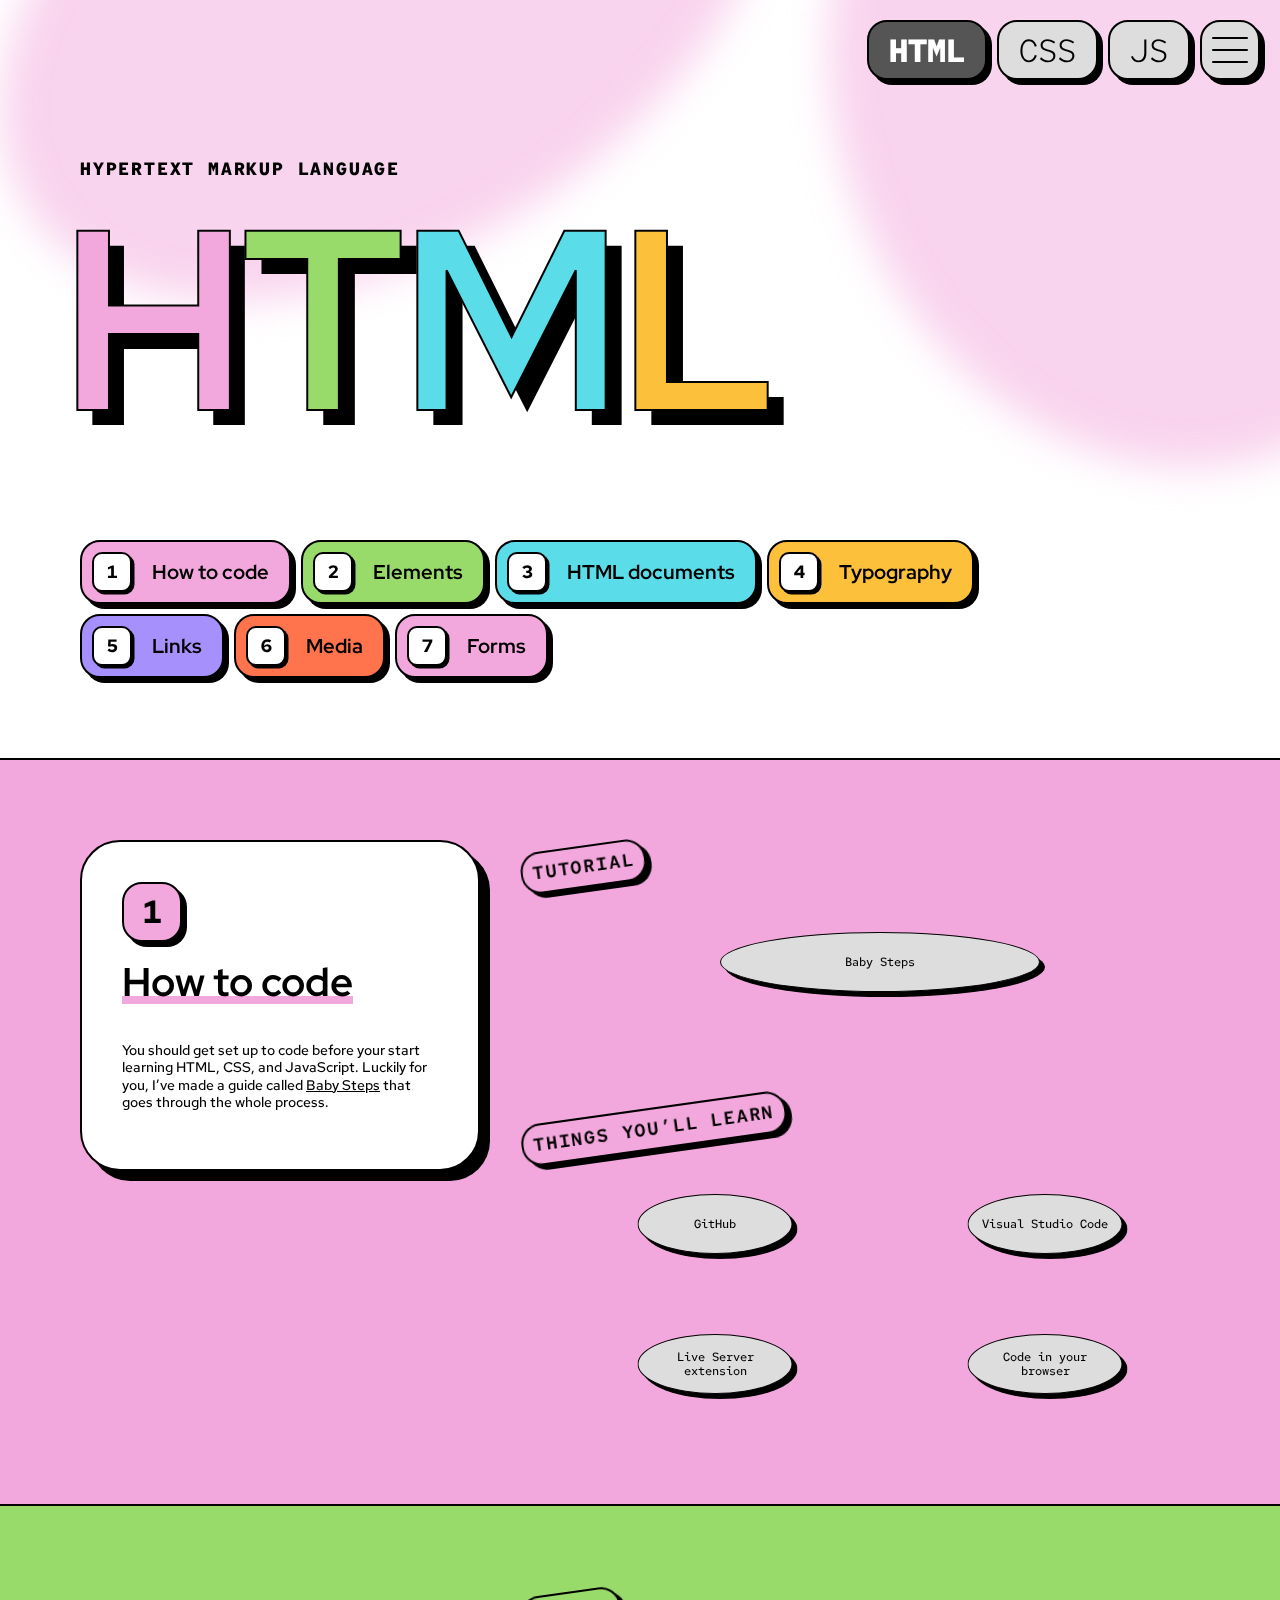
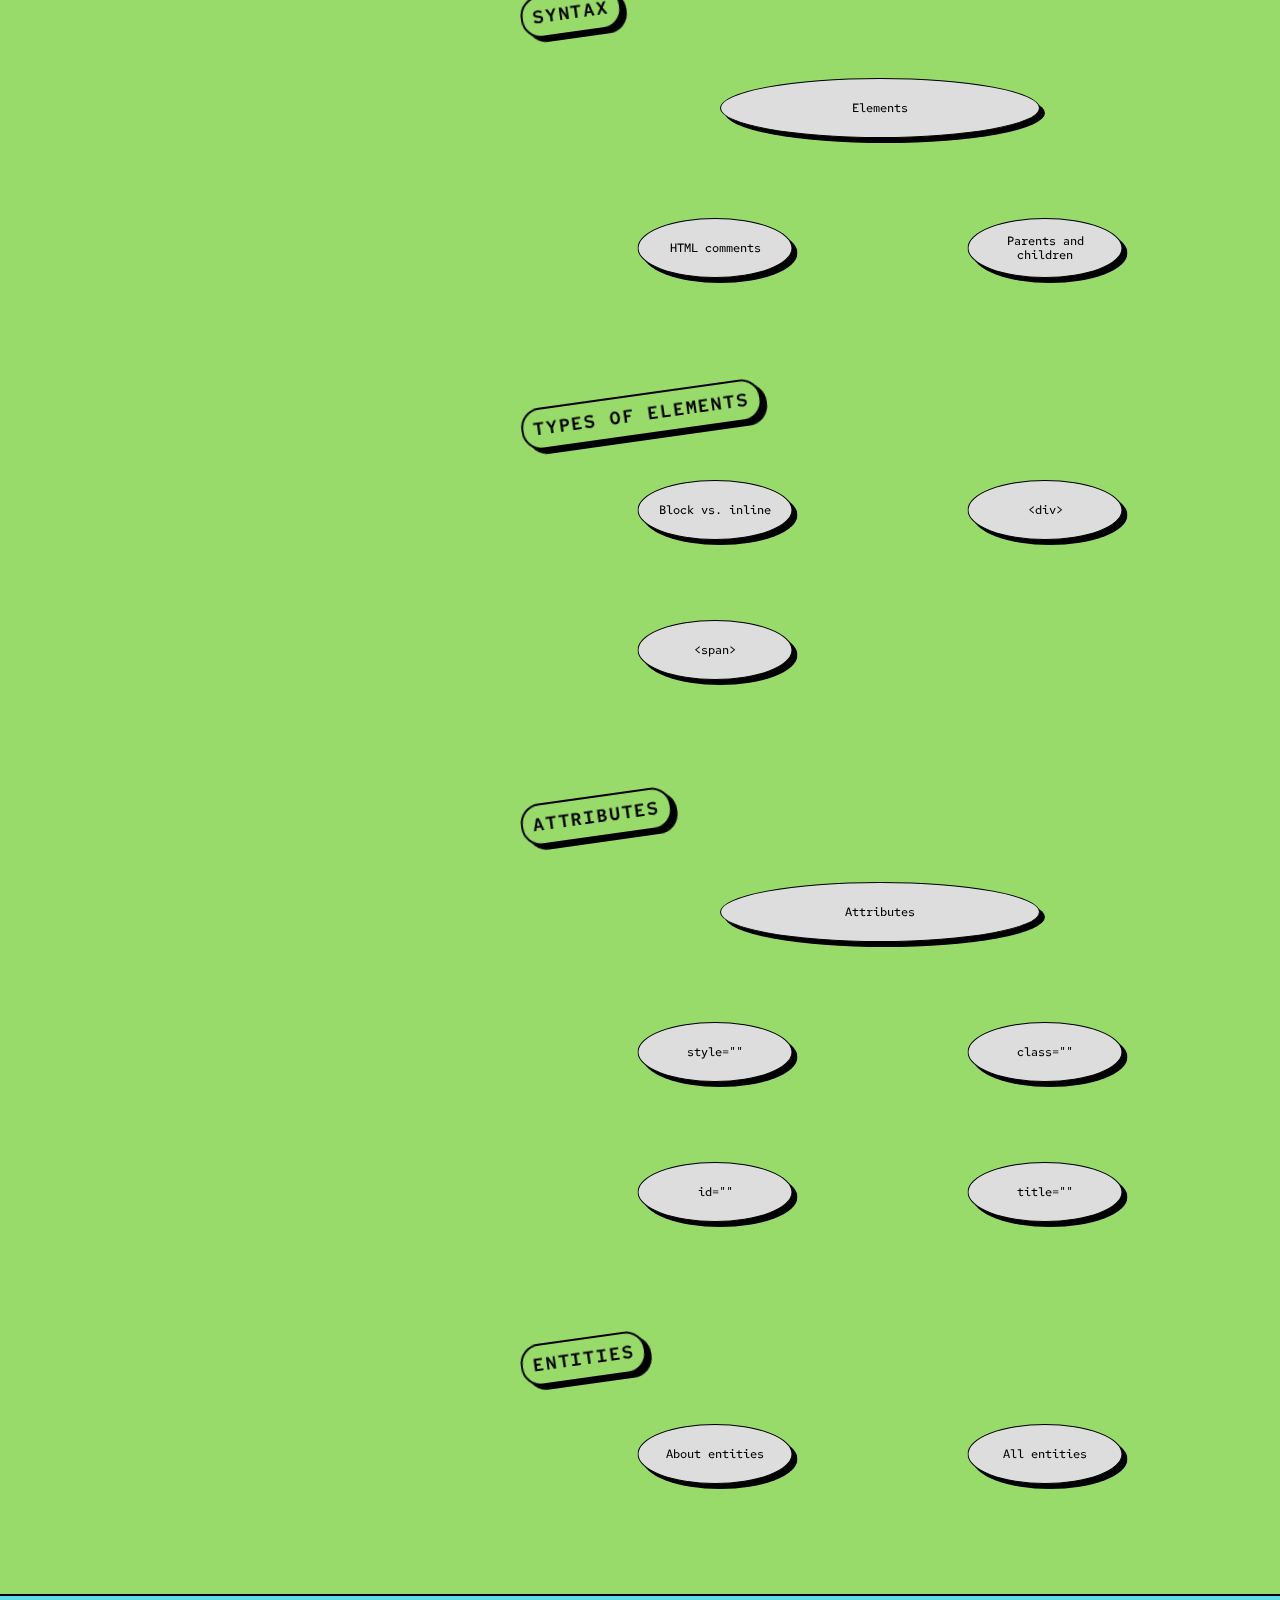
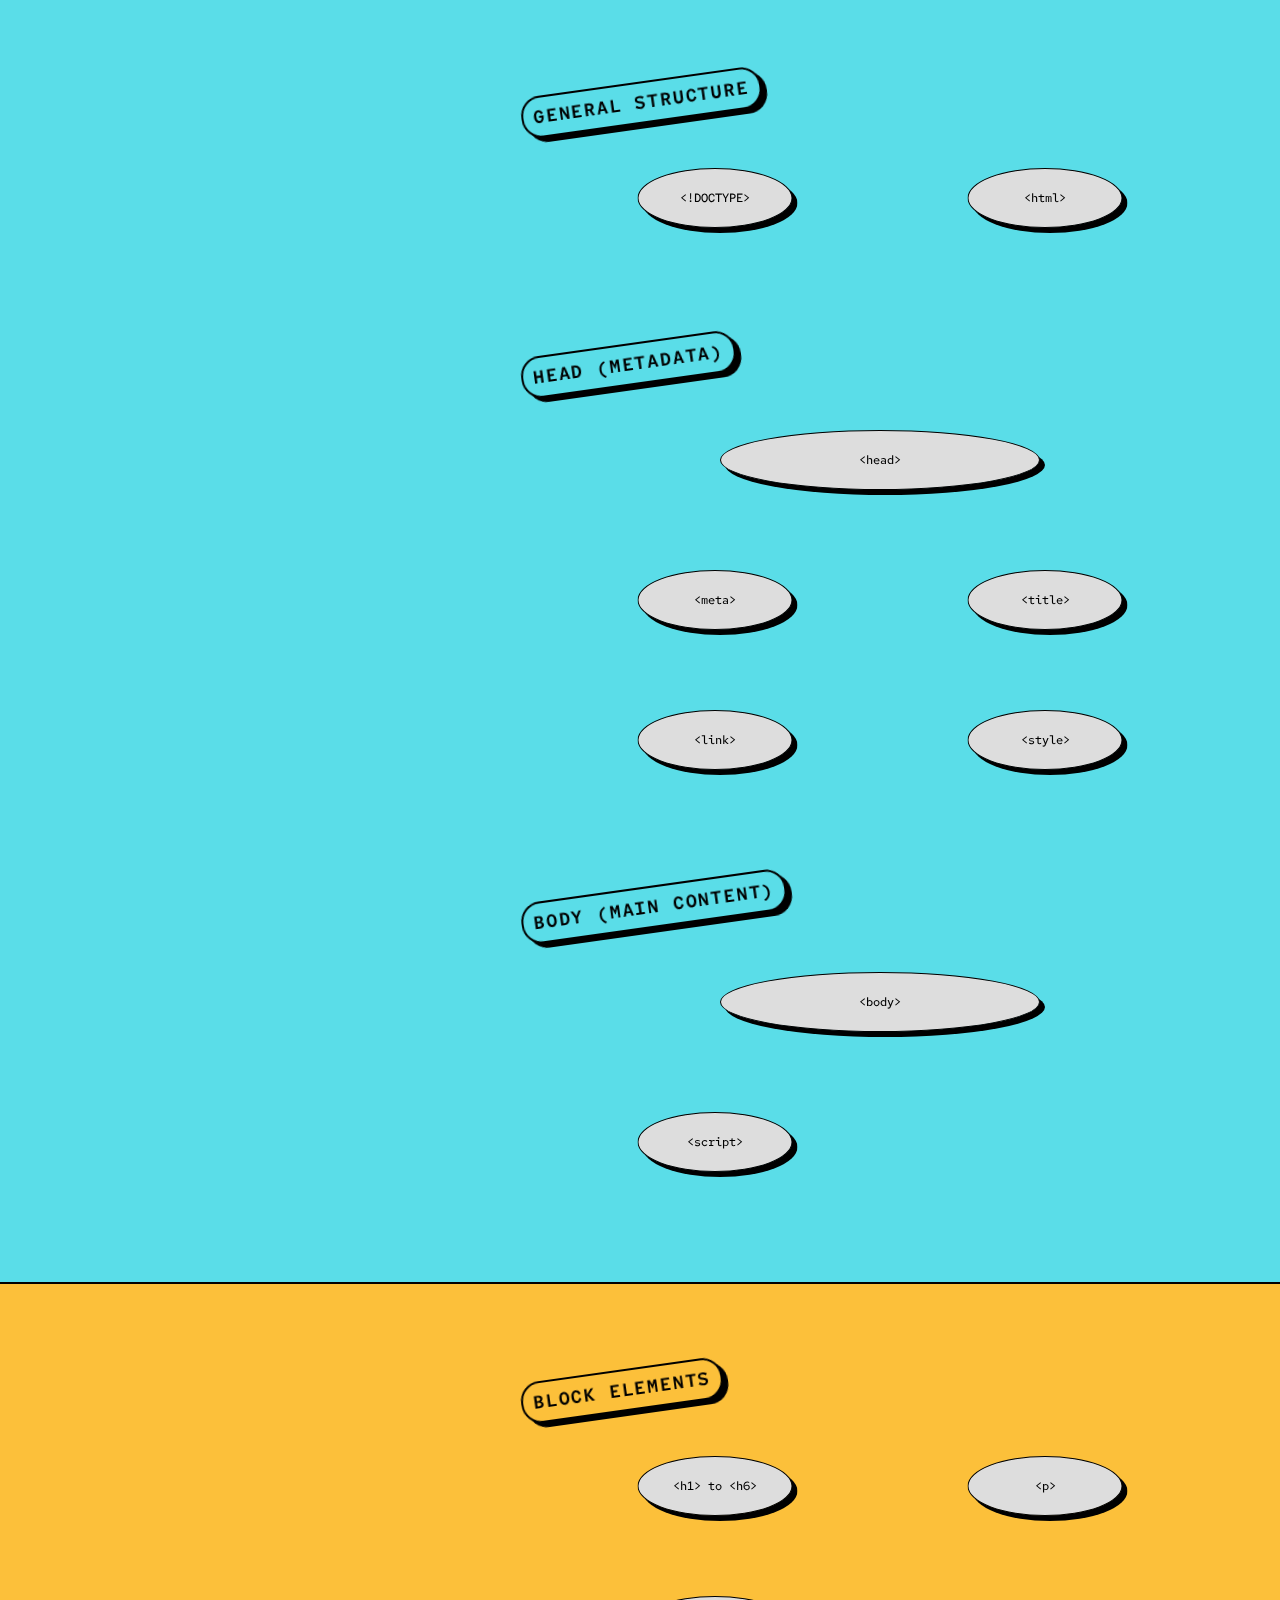
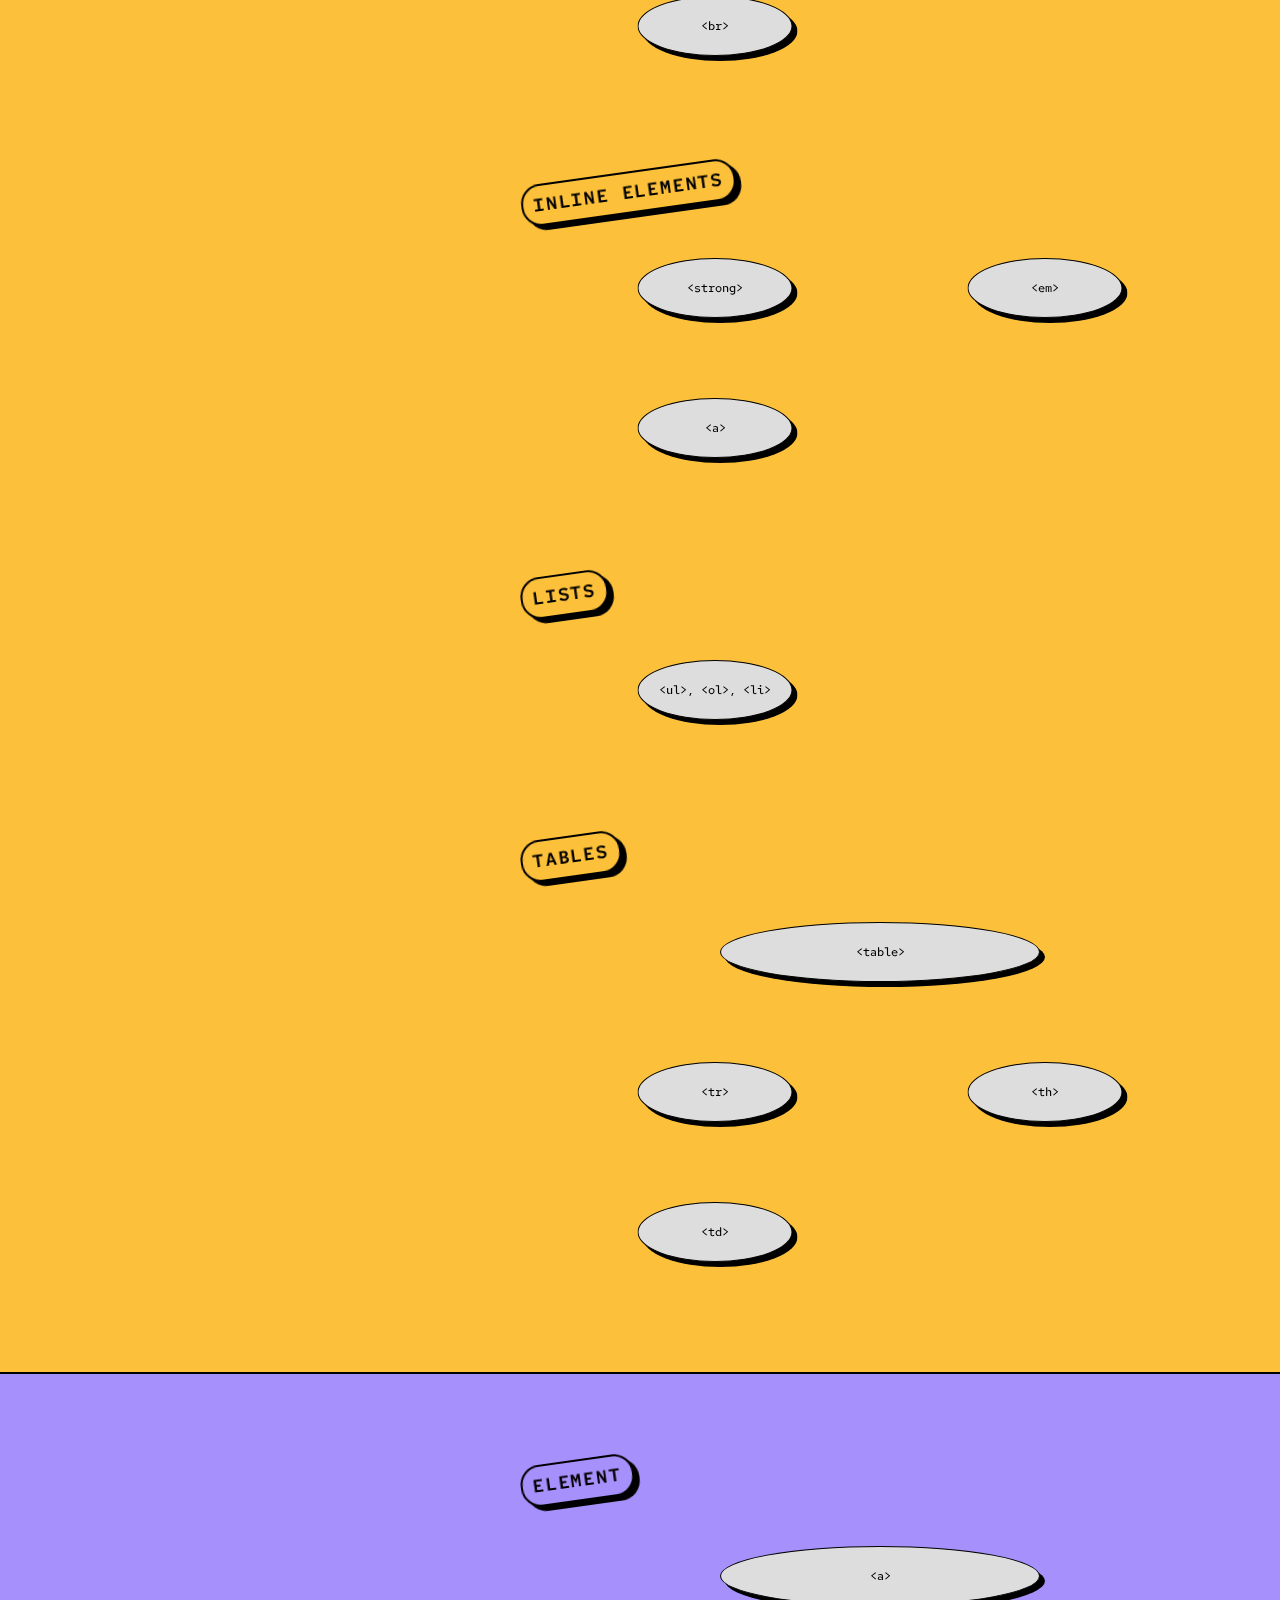
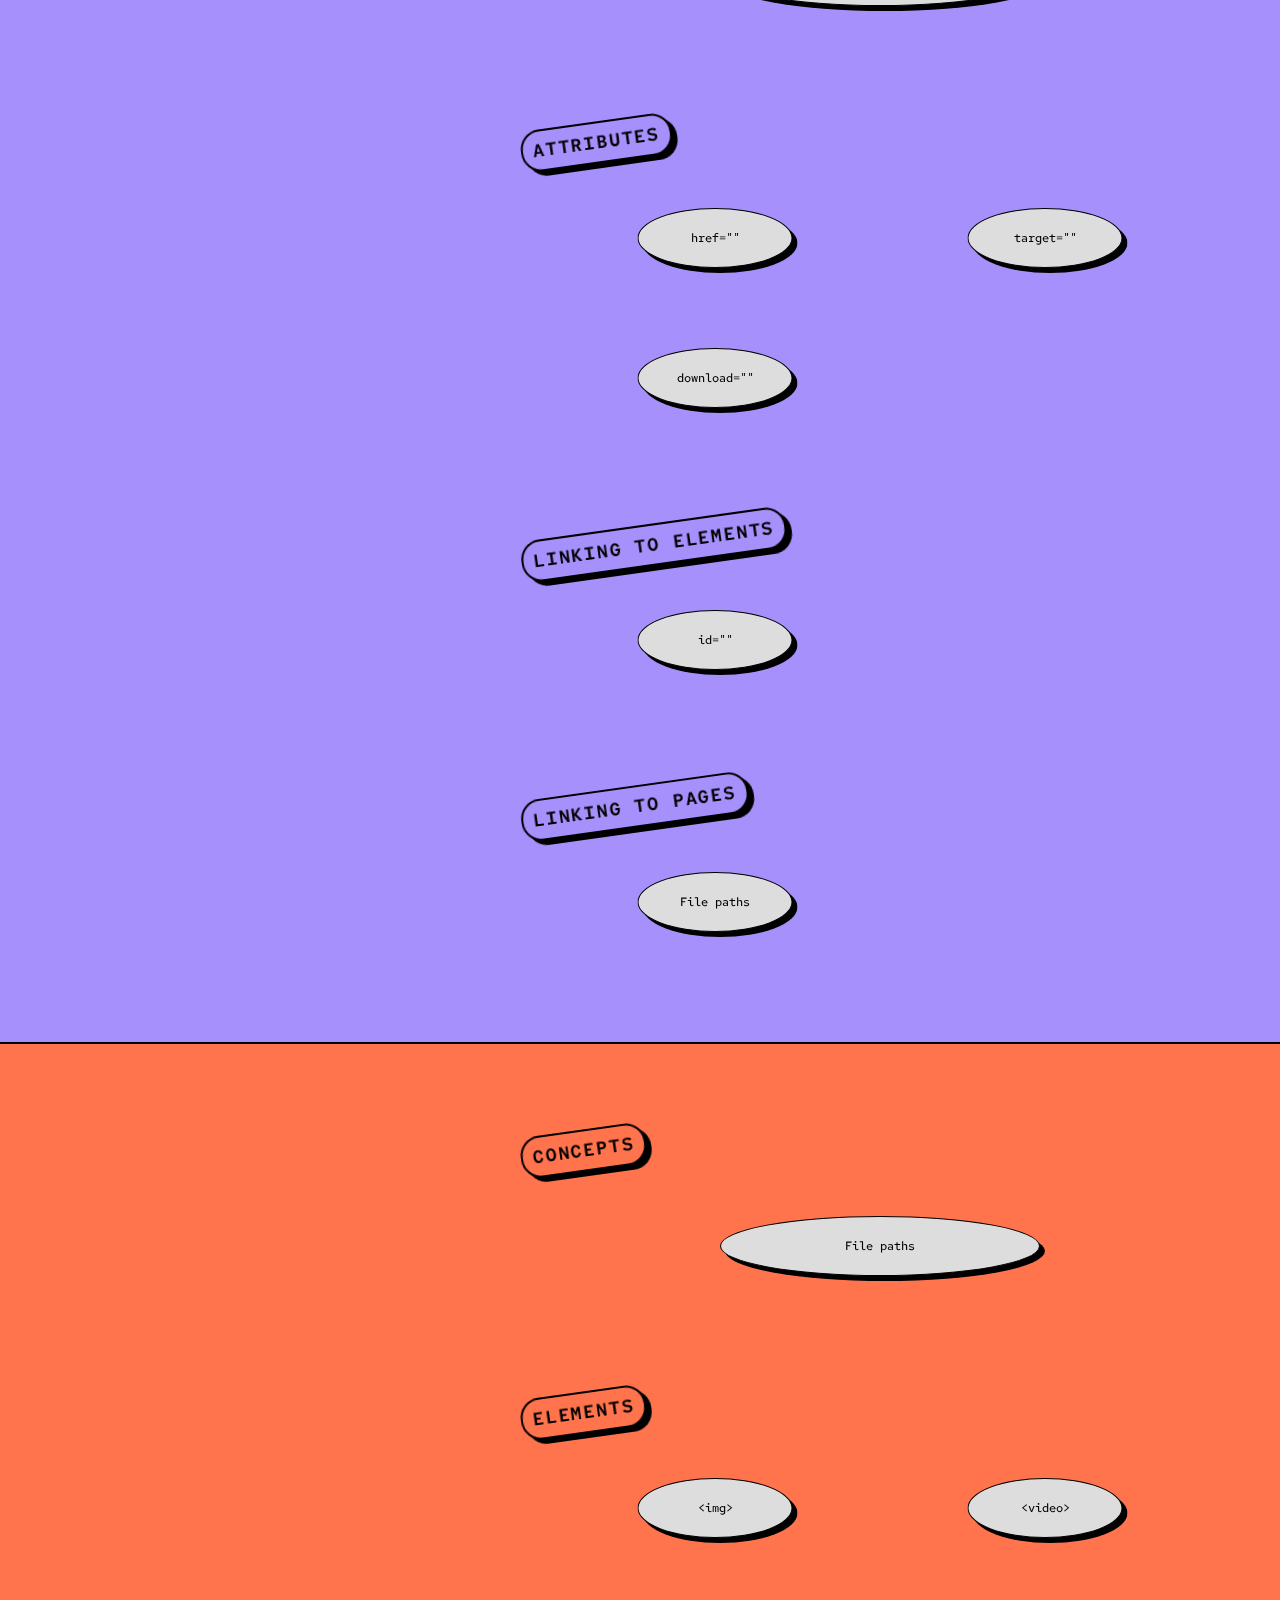
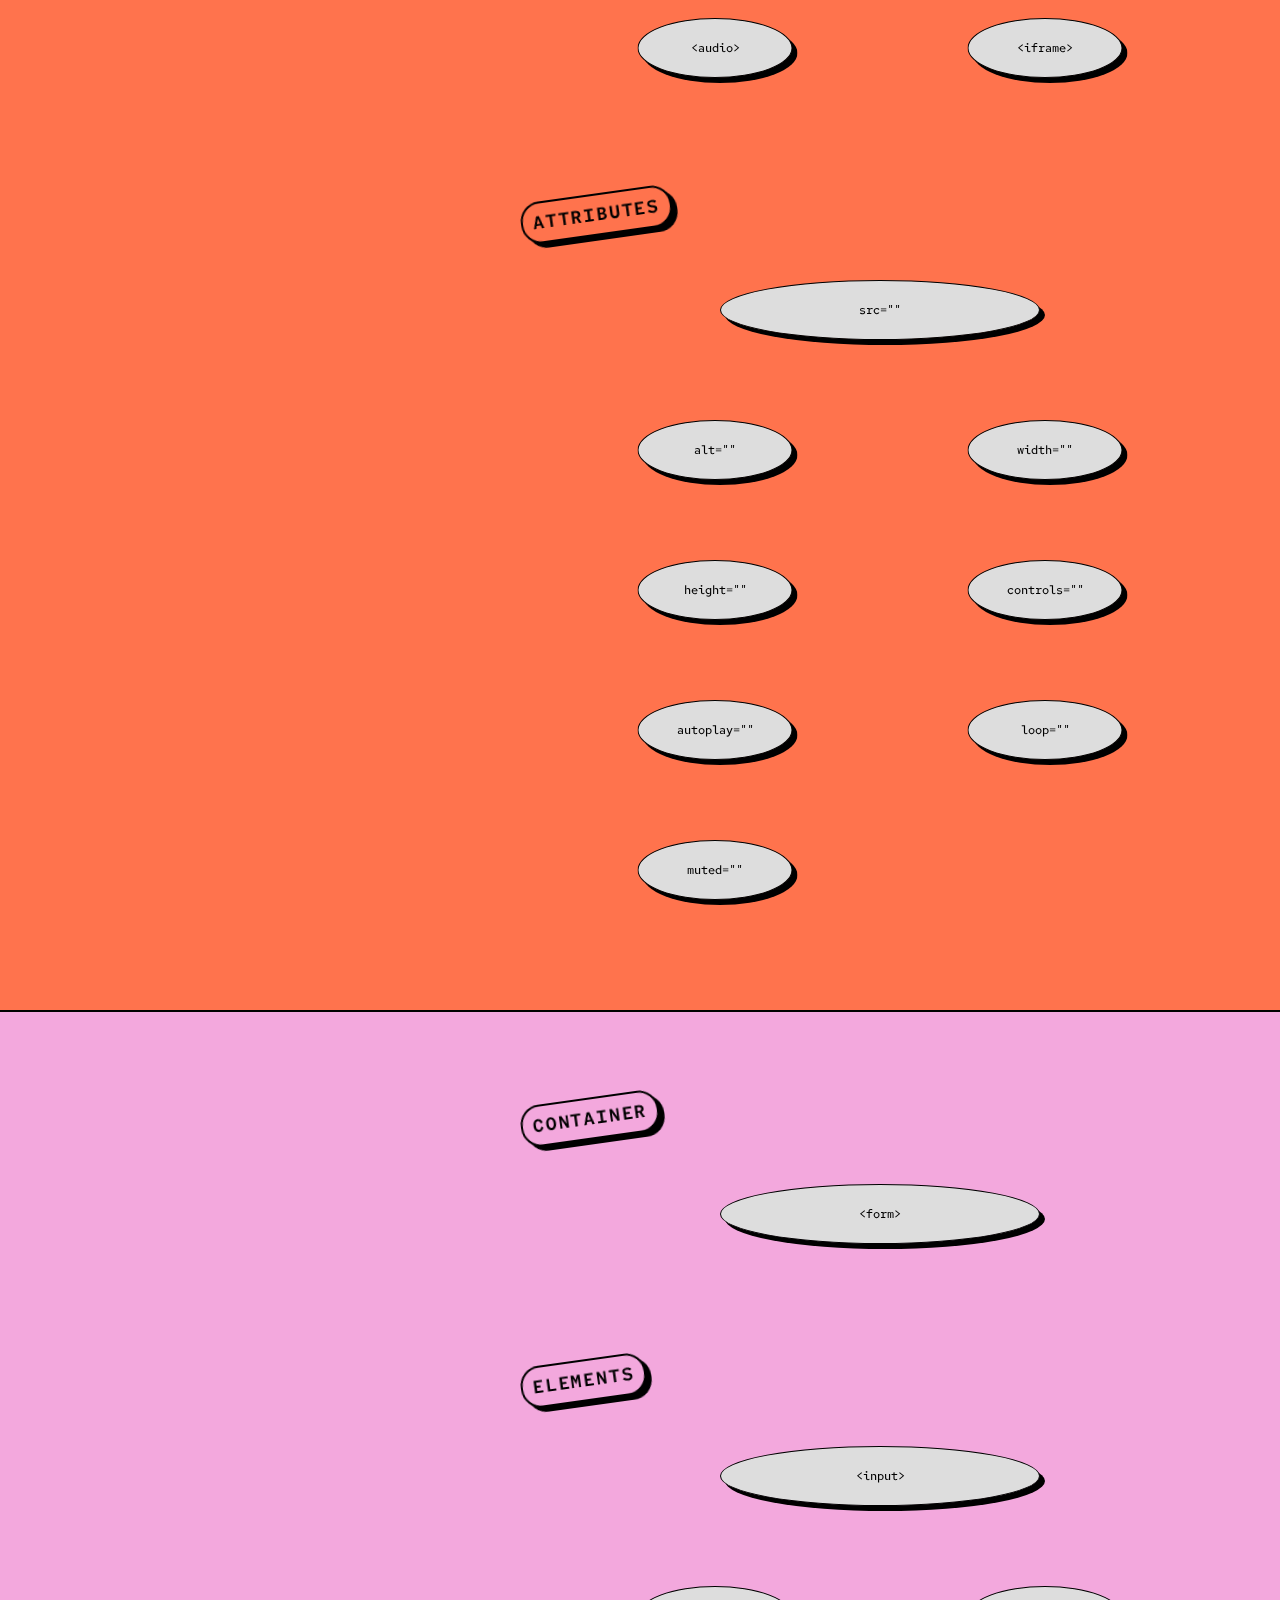
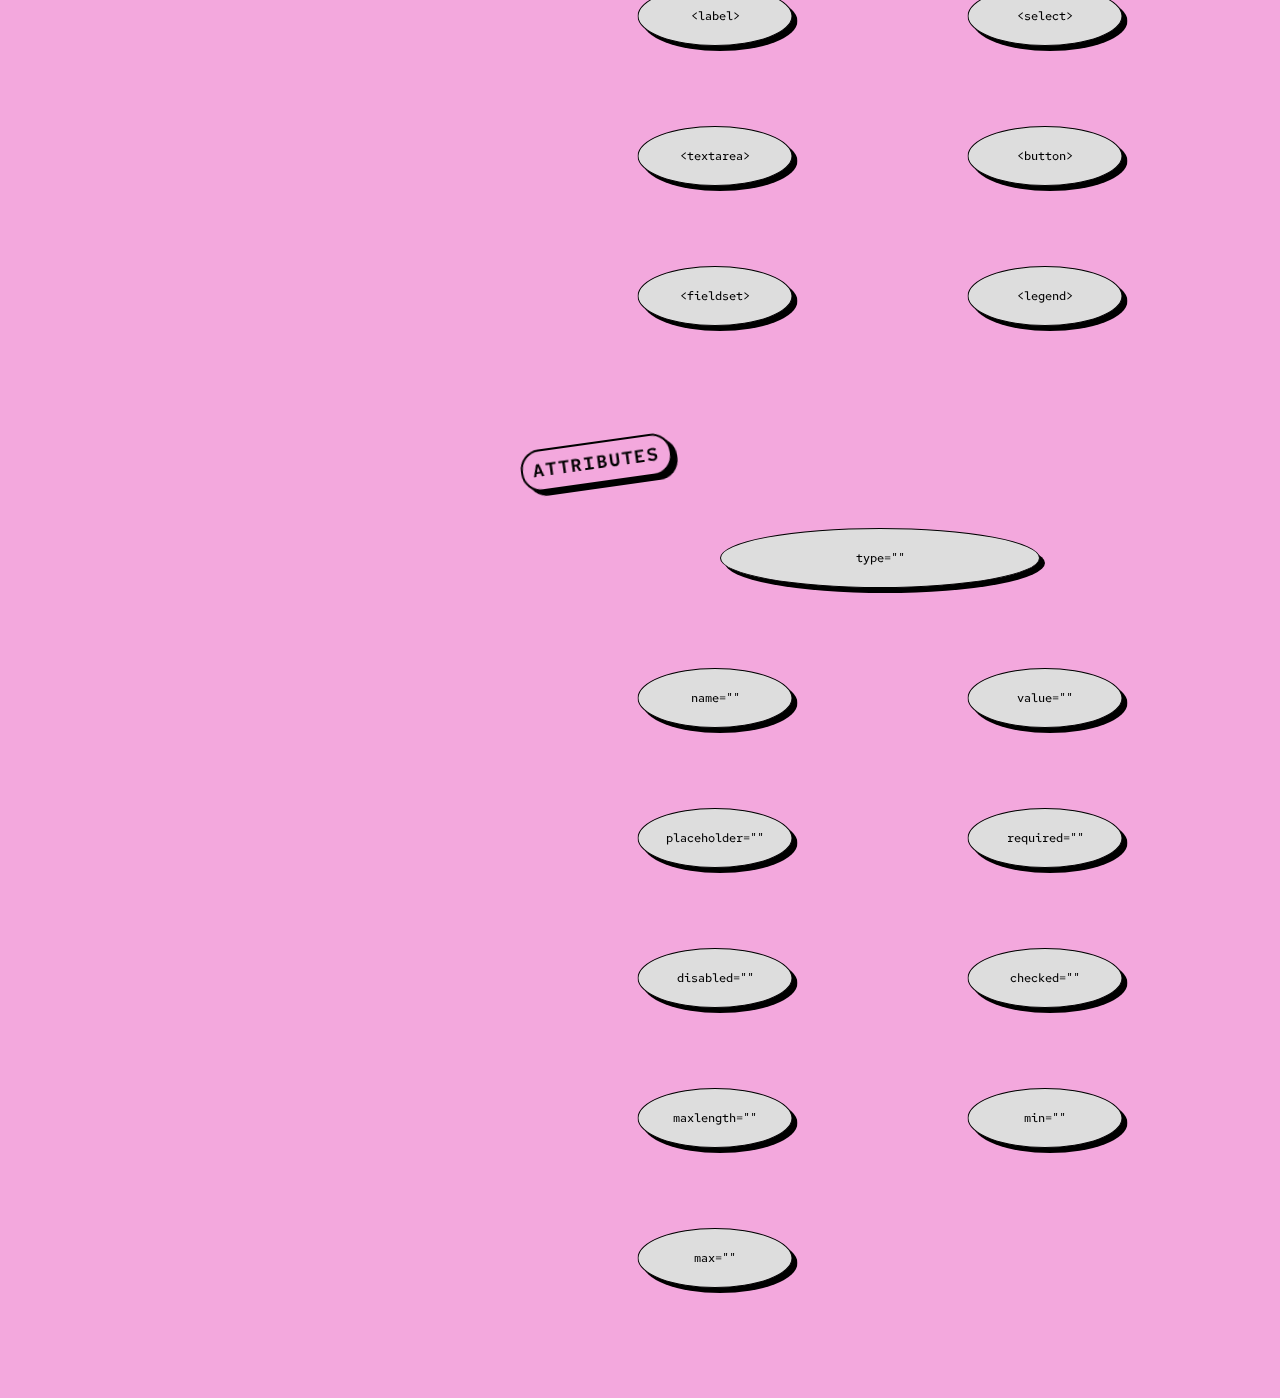
==== commit af92c2d6: "js and new layout" ====
--- a/index.html
+++ b/index.html
@@ -5,6 +5,7 @@
 	<meta charset="UTF-8">
 	<meta name="viewport" content="width=device-width, initial-scale=1.0">
 	<title>Cheatsheet | HTML</title>
+	<link rel="icon" type="png" href="/assets/meta/favicon.png">
 
 	<link rel="stylesheet" href="/style.css">
 </head>
@@ -36,7 +37,7 @@
 				<div class="menu-section-number">2</div>
 				<div class="menu-section-name">Elements</div>
 			</a>
-			<a class="menu-section" href="#document">
+			<a class="menu-section" href="#html-documents">
 				<div class="menu-section-number">3</div>
 				<div class="menu-section-name">HTML documents</div>
 			</a>
@@ -65,6 +66,39 @@
 				<span class="header-title-small">Hypertext Markup&nbsp;Language</span>
 				<span class="header-title-big">HTML</span>
 			</h1>
+			<div class="header-nav">
+				<div class="header-nav-content">
+					<a class="header-nav-link" href="#how-to-code">
+						<span class="header-nav-link-number">1</span>
+						<span class="header-nav-link-name">How to code</span>
+					</a>
+					<a class="header-nav-link" href="#elements">
+						<span class="header-nav-link-number">2</span>
+						<span class="header-nav-link-name">Elements</span>
+					</a>
+					<a class="header-nav-link" href="#html-documents">
+						<span class="header-nav-link-number">3</span>
+						<span class="header-nav-link-name">HTML documents</span>
+					</a>
+					<a class="header-nav-link" href="#typography">
+						<span class="header-nav-link-number">4</span>
+						<span class="header-nav-link-name">Typography</span>
+					</a>
+					<a class="header-nav-link" href="#links">
+						<span class="header-nav-link-number">5</span>
+						<span class="header-nav-link-name">Links</span>
+					</a>
+					<a class="header-nav-link" href="#media">
+						<span class="header-nav-link-number">6</span>
+						<span class="header-nav-link-name">Media</span>
+					</a>
+					<a class="header-nav-link" href="#forms">
+						<span class="header-nav-link-number">7</span>
+						<span class="header-nav-link-name">Forms</span>
+					</a>
+				</div>
+			</div>
+			<div class="header-animation"></div>
 		</header>
 
 		<section class="section-parent" id="how-to-code">
@@ -73,25 +107,20 @@
 					<div class="section-info-number">1</div>
 					<h2><a href="#how-to-code">How to code</a></h2>
 					<p>
-						You should get set up to code before your start learning HTML, CSS, and JavaScript. Luckily for
-						you, I’ve made a guide called <a href="https://babysteps.gdwithgd.com/" target="_blank">Baby
-							Steps</a> that goes through the whole process.
+						You should get set up to code before your start learning HTML, CSS, and JavaScript. Luckily for you, I’ve made a guide called <a href="https://babysteps.gdwithgd.com/" target="_blank">Baby Steps</a> that goes through the whole process.
 					</p>
 				</div>
 				<div class="section-content">
 					<h3 id="how-to-code-tutorial"><a href="#how-to-code-tutorial">Tutorial</a></h3>
-					<a href="https://babysteps.gdwithgd.com/" class="section-content-link-long" target="_blank">Baby
-						Steps</a>
+					<a href="https://babysteps.gdwithgd.com/" class="section-content-link-long" target="_blank">Baby Steps</a>
 
 					<div class="section-content-break"></div>
 
 					<h3 id="how-to-code-concepts"><a href="#how-to-code-concepts">Things you’ll learn</a></h3>
 					<a href="https://github.com/" target="_blank">GitHub</a>
 					<a href="https://code.visualstudio.com/" target="_blank">Visual Studio Code</a>
-					<a href="https://marketplace.visualstudio.com/items?itemName=ritwickdey.LiveServer"
-						target="_blank">Live Server extension</a>
-					<a href="https://demoland.gdwithgd.com/editor/?book=tutorial&chapter=tutorial&demo=welcome"
-						target="_blank">Code in your browser</a>
+					<a href="https://marketplace.visualstudio.com/items?itemName=ritwickdey.LiveServer" target="_blank">Live Server extension</a>
+					<a href="https://demoland.gdwithgd.com/editor/?book=tutorial&chapter=tutorial&demo=welcome" target="_blank">Code in your browser</a>
 				</div>
 			</div>
 		</section>
@@ -102,52 +131,41 @@
 					<div class="section-info-number">2</div>
 					<h2><a href="#elements">Elements</a></h2>
 					<p>
-						We organize content on websites by using HTML elements. We mark the start and end of an element
-						with <strong>opening and closing tags</strong>. We can nest multiple elements inside of each
-						other. The outer element is called the <strong>parent</strong>, while all inner elements are
-						called <strong>children</strong>.
-					</p>
-					<p>
-						Elements can either be <strong>block</strong> (a.k.a. full-width) or <strong>inline</strong>
-						elements. The generic block element is the &lt;div&gt; element, and the generic inline element
-						is the &lt;span&gt; element
-					</p>
-					<p>
-						<strong>Attributes</strong> go inside of the opening tag of an HTML element. We frequently use
-						the <code>style</code> and <code>class</code> attributes to connect our HTML code to CSS code,
-						which lets us change how our elements look.
-					</p>
-					<p>
-						Sometimes, we need to type characters that conflict with the way we type HTML code. For example,
-						we might need to type the less-than symbol (&lt;), which is the same symbol we use for starting
-						HTML tags. To get around this, we can use <strong>entities</strong> that represent symbols. We
-						write the less-than entity as &amp;lt;.
+						We organize content on websites by using HTML elements. We mark the start and end of an element with <strong>opening and closing tags</strong>. We can nest multiple elements inside of each other. The outer element is called the <strong>parent</strong>, while all inner elements are called <strong>children</strong>.
+					</p>
+
+					<h3>Types of elements</h3>
+					<p>
+						Elements can either be <strong>block</strong> (a.k.a. full-width) or <strong>inline</strong> elements. The generic block element is the <strong><code>&lt;div&gt;</code></strong> element, and the generic inline element is the <strong><code>&lt;span&gt;</code></strong> element.
+					</p>
+
+					<h3>Attributes</h3>
+					<p>
+						<strong>Attributes</strong> go inside of the opening tag of an HTML element. We frequently use the <code>style</code> and <code>class</code> attributes to connect our HTML code to CSS code, which lets us change how our elements look.
+					</p>
+
+					<h3>Entities</h3>
+					<p>
+						Sometimes, we need to type characters that conflict with the way we type HTML code. For example, we might need to type the less-than symbol (&lt;), which is the same symbol we use for starting HTML tags. To get around this, we can use <strong>entities</strong> that represent symbols. We write the less-than entity as &amp;lt;.
 					</p>
 				</div>
 				<div class="section-content">
 					<h3 id="elements-syntax"><a href="#elements-syntax">Syntax</a></h3>
-					<a href="https://www.w3schools.com/html/html_elements.asp" class="section-content-link-long"
-						target="_blank">Elements</a>
+					<a href="https://www.w3schools.com/html/html_elements.asp" class="section-content-link-long" target="_blank">Elements</a>
 					<a href="https://www.w3schools.com/html/html_comments.asp" target="_blank">HTML comments</a>
-
-					<div class="section-content-break"></div>
-
-					<h3 id="elements-generic"><a href="#elements-generic">Generic elements</a></h3>
+					<a href="https://forum.freecodecamp.org/t/parent-element-and-child-element/453992" target="_blank">Parents and children</a>
+
+					<div class="section-content-break"></div>
+
+					<h3 id="elements-generic"><a href="#elements-generic">Types of elements</a></h3>
+					<a href="https://www.w3schools.com/html/html_blocks.asp" target="_blank">Block vs. inline</a>
 					<a href="https://www.w3schools.com/tags/tag_div.ASP" target="_blank">&lt;div&gt;</a>
 					<a href="https://www.w3schools.com/tags/tag_span.asp" target="_blank">&lt;span&gt;</a>
 
 					<div class="section-content-break"></div>
 
-					<h3 id="elements-types"><a href="#elements-types">Types of elements</a></h3>
-					<a href="https://forum.freecodecamp.org/t/parent-element-and-child-element/453992"
-						target="_blank">Parents and children</a>
-					<a href="https://www.w3schools.com/html/html_blocks.asp" target="_blank">Block vs. inline</a>
-
-					<div class="section-content-break"></div>
-
 					<h3 id="elements-attributes"><a href="#elements-attributes">Attributes</a></h3>
-					<a href="https://www.w3schools.com/html/html_attributes.asp" class="section-content-link-long"
-						target="_blank">Attributes</a>
+					<a href="https://www.w3schools.com/html/html_attributes.asp" class="section-content-link-long" target="_blank">Attributes</a>
 					<a href="https://www.w3schools.com/tags/att_style.asp" target="_blank">style=""</a>
 					<a href="https://www.w3schools.com/html/html_classes.asp" target="_blank">class=""</a>
 					<a href="https://www.w3schools.com/html/html_id.asp" target="_blank">id=""</a>
@@ -162,38 +180,31 @@
 			</div>
 		</section>
 
-		<section class="section-parent" id="document">
+		<section class="section-parent" id="html-documents">
 			<div class="section">
 				<div class="section-info">
 					<div class="section-info-number">3</div>
-					<h2><a href="#document">HTML documents</a></h2>
-					<p>
-						HTML files (<strong>.html</strong>) have a general structure that you should try to follow
-						whenever possible. If you’re using <a href="https://code.visualstudio.com/"
-							target="_blank">Visual Studio Code</a>, you can type <code>!</code> and then press enter in
-						an empty HTML file to generate a standard HTML document template.
-					</p>
-					<p>
-						We can add <strong>CSS</strong> and <strong>JavaScript</strong> inside of an HTML document using
-						the &lt;style&gt; and &lt;script&gt; elements. The &lt;style&gt; element typically goes right
-						before the &lt;/head&gt; tag, and the &lt;script&gt; elements right before the &lt;/body&gt;
-						tag.
-					</p>
-					<p>
-						We can link to a separate CSS file by adding a &lt;link&gt; element inside of the &lt;head&gt;
-						element. Linking to a JavaScript file uses the same &lt;script&gt; element as before.
-					</p>
-				</div>
-				<div class="section-content">
-					<h3 id="document-structure"><a href="#document-structure">General structure</a></h3>
+					<h2><a href="#html-documents">HTML documents</a></h2>
+					<p>
+						HTML files (<strong>.html</strong>) have a general structure that you should try to follow whenever possible. If you’re using <a href="https://code.visualstudio.com/" target="_blank">Visual Studio Code</a>, you can type <code>!</code> and then press enter in an empty HTML file to generate a standard HTML document template.
+					</p>
+					<p>
+						We can add <strong>CSS</strong> and <strong>JavaScript</strong> inside of an HTML document using the &lt;style&gt; and &lt;script&gt; elements. The &lt;style&gt; element typically goes right before the &lt;/head&gt; tag, and the &lt;script&gt; elements right before the &lt;/body&gt; tag.
+					</p>
+					<p>
+						We can link to a separate CSS file by adding a &lt;link&gt; element inside of the &lt;head&gt; element. Linking to a JavaScript file uses the same &lt;script&gt; element as before.
+					</p>
+				</div>
+				<div class="section-content">
+					<h3 id="document-structure"><a href="#html-documents-structure">General structure</a>
+					</h3>
 					<a href="https://www.w3schools.com/tags/tag_doctype.asp" target="_blank">&lt;!DOCTYPE&gt;</a>
 					<a href="https://www.w3schools.com/tags/tag_html.asp" target="_blank">&lt;html&gt;</a>
 
 					<div class="section-content-break"></div>
 
-					<h3 id="document-head"><a href="#document-head">Head (metadata)</a></h3>
-					<a href="https://www.w3schools.com/html/html_head.asp" class="section-content-link-long"
-						target="_blank">&lt;head&gt;</a>
+					<h3 id="document-head"><a href="#html-documents-head">Head (metadata)</a></h3>
+					<a href="https://www.w3schools.com/html/html_head.asp" class="section-content-link-long" target="_blank">&lt;head&gt;</a>
 					<a href="https://www.w3schools.com/tags/tag_meta.asp" target="_blank">&lt;meta&gt;</a>
 					<a href="https://www.w3schools.com/tags/tag_title.asp" target="_blank">&lt;title&gt;</a>
 					<a href="https://www.w3schools.com/tags/tag_link.asp" target="_blank">&lt;link&gt;</a>
@@ -201,9 +212,8 @@
 
 					<div class="section-content-break"></div>
 
-					<h3 id="document-body"><a href="#document-body">Body (main content)</a></h3>
-					<a href="https://www.w3schools.com/tags/tag_body.asp" class="section-content-link-long"
-						target="_blank">&lt;body&gt;</a>
+					<h3 id="document-body"><a href="#html-documents-body">Body (main content)</a></h3>
+					<a href="https://www.w3schools.com/tags/tag_body.asp" class="section-content-link-long" target="_blank">&lt;body&gt;</a>
 					<a href="https://www.w3schools.com/tags/tag_script.asp" target="_blank">&lt;script&gt;</a>
 				</div>
 			</div>
@@ -215,19 +225,15 @@
 					<div class="section-info-number">4</div>
 					<h2><a href="#typography">Typography</a></h2>
 					<p>
-						These are some common HTML elements for text. <strong>Block elements</strong> are full-width
-						elements that break to a new line. <strong>Inline elements</strong> don’t break to a new line
-						and are used for things like bolded or italicized text.
-					</p>
-					<p>
-						Check out <a href="https://developer.mozilla.org/en-US/docs/Web/HTML/Element#text_content"
-							target="_blank">MDN</a> for a full list of elements.
+						These are some common HTML elements for text. <strong>Block elements</strong> are full-width elements that break to a new line. <strong>Inline elements</strong> don’t break to a new line and are used for things like bolded or italicized text.
+					</p>
+					<p>
+						Check out <a href="https://developer.mozilla.org/en-US/docs/Web/HTML/Element#text_content" target="_blank">MDN</a> for a full list of elements.
 					</p>
 				</div>
 				<div class="section-content">
 					<h3 id="typography-block"><a href="#typography-block">Block elements</a></h3>
-					<a href="https://www.w3schools.com/html/html_headings.asp" target="_blank">&lt;h1&gt; to
-						&lt;h6&gt;</a>
+					<a href="https://www.w3schools.com/html/html_headings.asp" target="_blank">&lt;h1&gt; to &lt;h6&gt;</a>
 					<a href="https://www.w3schools.com/tags/tag_p.asp" target="_blank">&lt;p&gt;</a>
 					<a href="https://www.w3schools.com/tags/tag_br.asp" target="_blank">&lt;br&gt;</a>
 
@@ -241,14 +247,12 @@
 					<div class="section-content-break"></div>
 
 					<h3 id="typography-lists"><a href="#typography-lists">Lists</a></h3>
-					<a href="https://www.w3schools.com/html/html_lists.asp" target="_blank">&lt;ul&gt;, &lt;ol&gt;,
-						&lt;li&gt;</a>
+					<a href="https://www.w3schools.com/html/html_lists.asp" target="_blank">&lt;ul&gt;, &lt;ol&gt;, &lt;li&gt;</a>
 
 					<div class="section-content-break"></div>
 
 					<h3 id="typography-tables"><a href="#typography-tables">Tables</a></h3>
-					<a href="https://www.w3schools.com/html/html_tables.asp" class="section-content-link-long"
-						target="_blank">&lt;table&gt;</a>
+					<a href="https://www.w3schools.com/html/html_tables.asp" class="section-content-link-long" target="_blank">&lt;table&gt;</a>
 					<a href="https://www.w3schools.com/tags/tag_tr.asp" target="_blank">&lt;tr&gt;</a>
 					<a href="https://www.w3schools.com/tags/tag_th.asp" target="_blank">&lt;th&gt;</a>
 					<a href="https://www.w3schools.com/tags/tag_td.asp" target="_blank">&lt;td&gt;</a>
@@ -262,23 +266,18 @@
 					<div class="section-info-number">5</div>
 					<h2><a href="#links">Links</a></h2>
 					<p>
-						The link (<code>&lt;a&gt;</code>) element can be used within a text element or as a container
-						for other elements.
-					</p>
-					<p>
-						You can link to other sites by adding a URL inside the <code>href</code> attribute. We can also
-						link to pages on the same site using <strong>relative file paths</strong>.
-					</p>
-					<p>
-						<strong>Anchor links</strong> let us link to elements on the same page. If we give an element an
-						<code>id</code> attribute like “section-name”, we can link to it with
-						<code>href="#section-name"</code>.
+						The link (<code>&lt;a&gt;</code>) element can be used within a text element or as a container for other elements.
+					</p>
+					<p>
+						You can link to other sites by adding a URL inside the <code>href</code> attribute. We can also link to pages on the same site using <strong>relative file paths</strong>.
+					</p>
+					<p>
+						<strong>Anchor links</strong> let us link to elements on the same page. If we give an element an <code>id</code> attribute like “section-name”, we can link to it with <code>href="#section-name"</code>.
 					</p>
 				</div>
 				<div class="section-content">
 					<h3 id="links-elements"><a href="#links-elements">Element</a></h3>
-					<a href="https://www.w3schools.com/tags/tag_a.asp" target="_blank"
-						class="section-content-link-long">&lt;a&gt;</a>
+					<a href="https://www.w3schools.com/tags/tag_a.asp" target="_blank" class="section-content-link-long">&lt;a&gt;</a>
 
 					<div class="section-content-break"></div>
 
@@ -306,20 +305,15 @@
 					<div class="section-info-number">6</div>
 					<h2><a href="#media">Media</a></h2>
 					<p>
-						There are several elements for embedding image, video, and sound files. We can also embed web
-						content (like YouTube videos) using the <code>&lt;iframe&gt;</code> element, although not all
-						websites support <code>&lt;iframe&gt;</code> embedding.
-					</p>
-					<p>
-						To embed anything, you should understand how <strong>HTML file paths</strong> work. HTML file
-						paths describe the relationship between your code and where your media assets live. If your file
-						paths are incorrect, your media won’t load.
+						There are several elements for embedding image, video, and sound files. We can also embed web content (like YouTube videos) using the <code>&lt;iframe&gt;</code> element, although not all websites support <code>&lt;iframe&gt;</code> embedding.
+					</p>
+					<p>
+						To embed anything, you should understand how <strong>HTML file paths</strong> work. HTML file paths describe the relationship between your code and where your media assets live. If your file paths are incorrect, your media won’t load.
 					</p>
 				</div>
 				<div class="section-content">
 					<h3 id="media-concepts"><a href="#media-concepts">Concepts</a></h3>
-					<a href="https://www.w3schools.com/html/html_filepaths.asp" target="_blank"
-						class="section-content-link-long">File paths</a>
+					<a href="https://www.w3schools.com/html/html_filepaths.asp" target="_blank" class="section-content-link-long">File paths</a>
 
 					<div class="section-content-break"></div>
 
@@ -332,8 +326,7 @@
 					<div class="section-content-break"></div>
 
 					<h3 id="media-attributes"><a href="#media-attributes">Attributes</a></h3>
-					<a href="https://www.w3schools.com/tags/att_src.asp" class="section-content-link-long"
-						target="_blank">src=""</a>
+					<a href="https://www.w3schools.com/tags/att_src.asp" class="section-content-link-long" target="_blank">src=""</a>
 					<a href="https://www.w3schools.com/tags/att_img_alt.asp" target="_blank">alt=""</a>
 					<a href="https://www.w3schools.com/tags/att_img_width.asp" target="_blank">width=""</a>
 					<a href="https://www.w3schools.com/tags/att_img_height.asp" target="_blank">height=""</a>
@@ -351,21 +344,20 @@
 					<div class="section-info-number">7</div>
 					<h2><a href="#forms">Forms</a></h2>
 					<p>
-						Form elements are used to build user interfaces for submitting information or for applying
-						settings to a page. The &lt;input&gt; element is special because it can adopt a wide variety of
-						behaviors depending on its <code>type</code> attribute.
+						Form elements are used to build user interfaces for submitting information
+						or for applying settings to a page. The &lt;input&gt; element is special
+						because it can adopt a wide variety of behaviors depending on its
+						<code>type</code> attribute.
 					</p>
 				</div>
 				<div class="section-content">
 					<h3 id="forms-container"><a href="#forms-container">Container</a></h3>
-					<a href="https://www.w3schools.com/html/html_forms.asp" target="_blank"
-						class="section-content-link-long">&lt;form&gt;</a>
+					<a href="https://www.w3schools.com/html/html_forms.asp" target="_blank" class="section-content-link-long">&lt;form&gt;</a>
 
 					<div class="section-content-break"></div>
 
 					<h3 id="form-elements"><a href="#form-elements">Elements</a></h3>
-					<a href="https://www.w3schools.com/tags/tag_input.asp" class="section-content-link-long"
-						target="_blank">&lt;input&gt;</a>
+					<a href="https://www.w3schools.com/tags/tag_input.asp" class="section-content-link-long" target="_blank">&lt;input&gt;</a>
 					<a href="https://www.w3schools.com/tags/tag_label.asp" target="_blank">&lt;label&gt;</a>
 					<a href="https://www.w3schools.com/tags/tag_select.asp" target="_blank">&lt;select&gt;</a>
 					<a href="https://www.w3schools.com/tags/tag_textarea.asp" target="_blank">&lt;textarea&gt;</a>
@@ -376,12 +368,10 @@
 					<div class="section-content-break"></div>
 
 					<h3 id="forms-attributes"><a href="#forms-attributes">Attributes</a></h3>
-					<a href="https://www.w3schools.com/tags/att_type.asp" class="section-content-link-long"
-						target="_blank">type=""</a>
+					<a href="https://www.w3schools.com/tags/att_type.asp" class="section-content-link-long" target="_blank">type=""</a>
 					<a href="https://www.w3schools.com/tags/att_name.asp" target="_blank">name=""</a>
 					<a href="https://www.w3schools.com/tags/att_value.asp" target="_blank">value=""</a>
-					<a href="https://www.w3schools.com/tags/att_input_placeholder.asp"
-						target="_blank">placeholder=""</a>
+					<a href="https://www.w3schools.com/tags/att_input_placeholder.asp" target="_blank">placeholder=""</a>
 					<a href="https://www.w3schools.com/tags/att_input_required.asp" target="_blank">required=""</a>
 					<a href="https://www.w3schools.com/tags/att_disabled.asp" target="_blank">disabled=""</a>
 					<a href="https://www.w3schools.com/tags/att_input_checked.asp" target="_blank">checked=""</a>
--- a/style.css
+++ b/style.css
@@ -309,7 +309,6 @@
 	padding-top: 80px;
 	position: relative;
 	overflow: hidden;
-	background-color: var(--off-white);
 }
 .header-title {
 	font-family: "Red Hat Display", sans-serif;
@@ -402,6 +401,119 @@
 	}
 }
 
+/* Header nav */
+.header-nav {
+	max-width: 1800px;
+	padding: 0 80px 80px 80px;
+	margin: 0 auto;
+}
+.header-nav-content {
+	max-width: 1000px;
+	display: flex;
+	gap: 10px;
+	flex-wrap: wrap;
+}
+.header-nav-link {
+	padding: 10px 20px 10px 10px;
+	border: 2px solid var(--off-black);
+	border-radius: 20px;
+	font-size: 18px;
+	text-decoration: none;
+	color: var(--off-black);
+	box-shadow: 5px 5px 0 var(--off-black);
+	display: flex;
+	align-items: center;
+	/* flex-basis: 25%; */
+	gap: 20px;
+	flex-grow: 0;
+	background-color: var(--primary);
+	transition: flex-grow .2s;
+}
+.header-nav-link:nth-child(6n+1) {
+	--primary: var(--pink);
+}
+.header-nav-link:nth-child(6n+2) {
+	--primary: var(--green);
+}
+.header-nav-link:nth-child(6n+3) {
+	--primary: var(--blue);
+}
+.header-nav-link:nth-child(6n+4) {
+	--primary: var(--yellow);
+}
+.header-nav-link:nth-child(6n+5) {
+	--primary: var(--purple);
+}
+.header-nav-link:nth-child(6n+6) {
+	--primary: var(--red);
+}
+.header-nav-link:hover {
+	background-color: var(--off-white);
+	flex-grow: 1;
+}
+.header-nav-link:active {
+	opacity: .5;
+}
+.header-nav-link:hover .header-nav-link-number {
+	background-color: var(--primary);
+}
+.header-nav-link-number {
+	width: 40px;
+	height: 40px;
+	background-color: var(--off-white);
+	border: 2px solid var(--off-black);
+	display: flex;
+	align-items: center;
+	justify-content: center;
+	font-family: "Red Hat Mono", monospace;
+	font-variation-settings: "wght" 700;
+	font-size: 18px;
+	border-radius: 10px;
+	box-shadow: 2.5px 2.5px 0 var(--off-black);
+	flex-shrink: 0;
+}
+.header-nav-link-name {
+	font-size: 20px;
+	line-height: 1em;
+	font-family: "Red Hat Display", sans-serif;
+	font-variation-settings: "wght" 700;
+	text-decoration: underline;
+	text-decoration-color: var(--primary);
+	text-underline-offset: 0;
+	text-decoration-thickness: .2em;
+	text-decoration-skip-ink: none;
+}
+@media only screen and (max-width: 800px) {
+	.header-nav {
+		padding: 0 20px 40px 20px;
+	}
+	.header-nav-link {
+		border-radius: 10px;
+		/* padding: 5px 10px 5px 5px; */
+		/* gap: 10px; */
+	}
+	.header-nav-link-number {
+		width: 30px;
+		height: 30px;
+		border-radius: 5px;
+	}
+}
+
+/* Header animation */
+.header-animation {
+	position: relative;
+	filter: blur(20px);
+	z-index: -1;
+	opacity: .5;
+}
+.header-circle {
+	position: absolute;
+	background-color: var(--primary);
+	border-radius: 50%;
+	transition: transform 10s, opacity 5s;
+	will-change: transform, opacity;
+}
+
 /* Container */
 .container {
 	display: flex;
@@ -481,7 +593,7 @@
 	font-variation-settings: "wght" 700;
 	font-weight: 700;
 	line-height: 1em;
-	font-size: 48px;
+	font-size: 40px;
 	margin-bottom: 40px;
 	font-family: "Red Hat Display", sans-serif;
 	text-wrap: balance;
@@ -507,6 +619,19 @@
 	text-wrap: pretty;
 	margin-bottom: 1.25em;
 	max-width: 400px;
+}
+.section-info h3 {
+	font-size: 14px;
+	line-height: 1.25em;
+	text-wrap: pretty;
+	margin-top: 2.5em;
+	margin-bottom: 0.675em;
+	max-width: 400px;
+	font-family: "Red Hat Mono", monospace;
+	font-variation-settings: "wght" 700;
+	font-weight: 700;
+	text-transform: uppercase;
+	letter-spacing: .2em;
 }
 .section-info ul,
 .section-info ol {
@@ -548,6 +673,7 @@
 }
 .section-content > a {
 	box-shadow: 10px 10px var(--off-black);
+	overflow-wrap: anywhere;
 	padding: 20px;
 	font-family: "Red Hat Mono", monospace;
 	border-radius: 50%;
